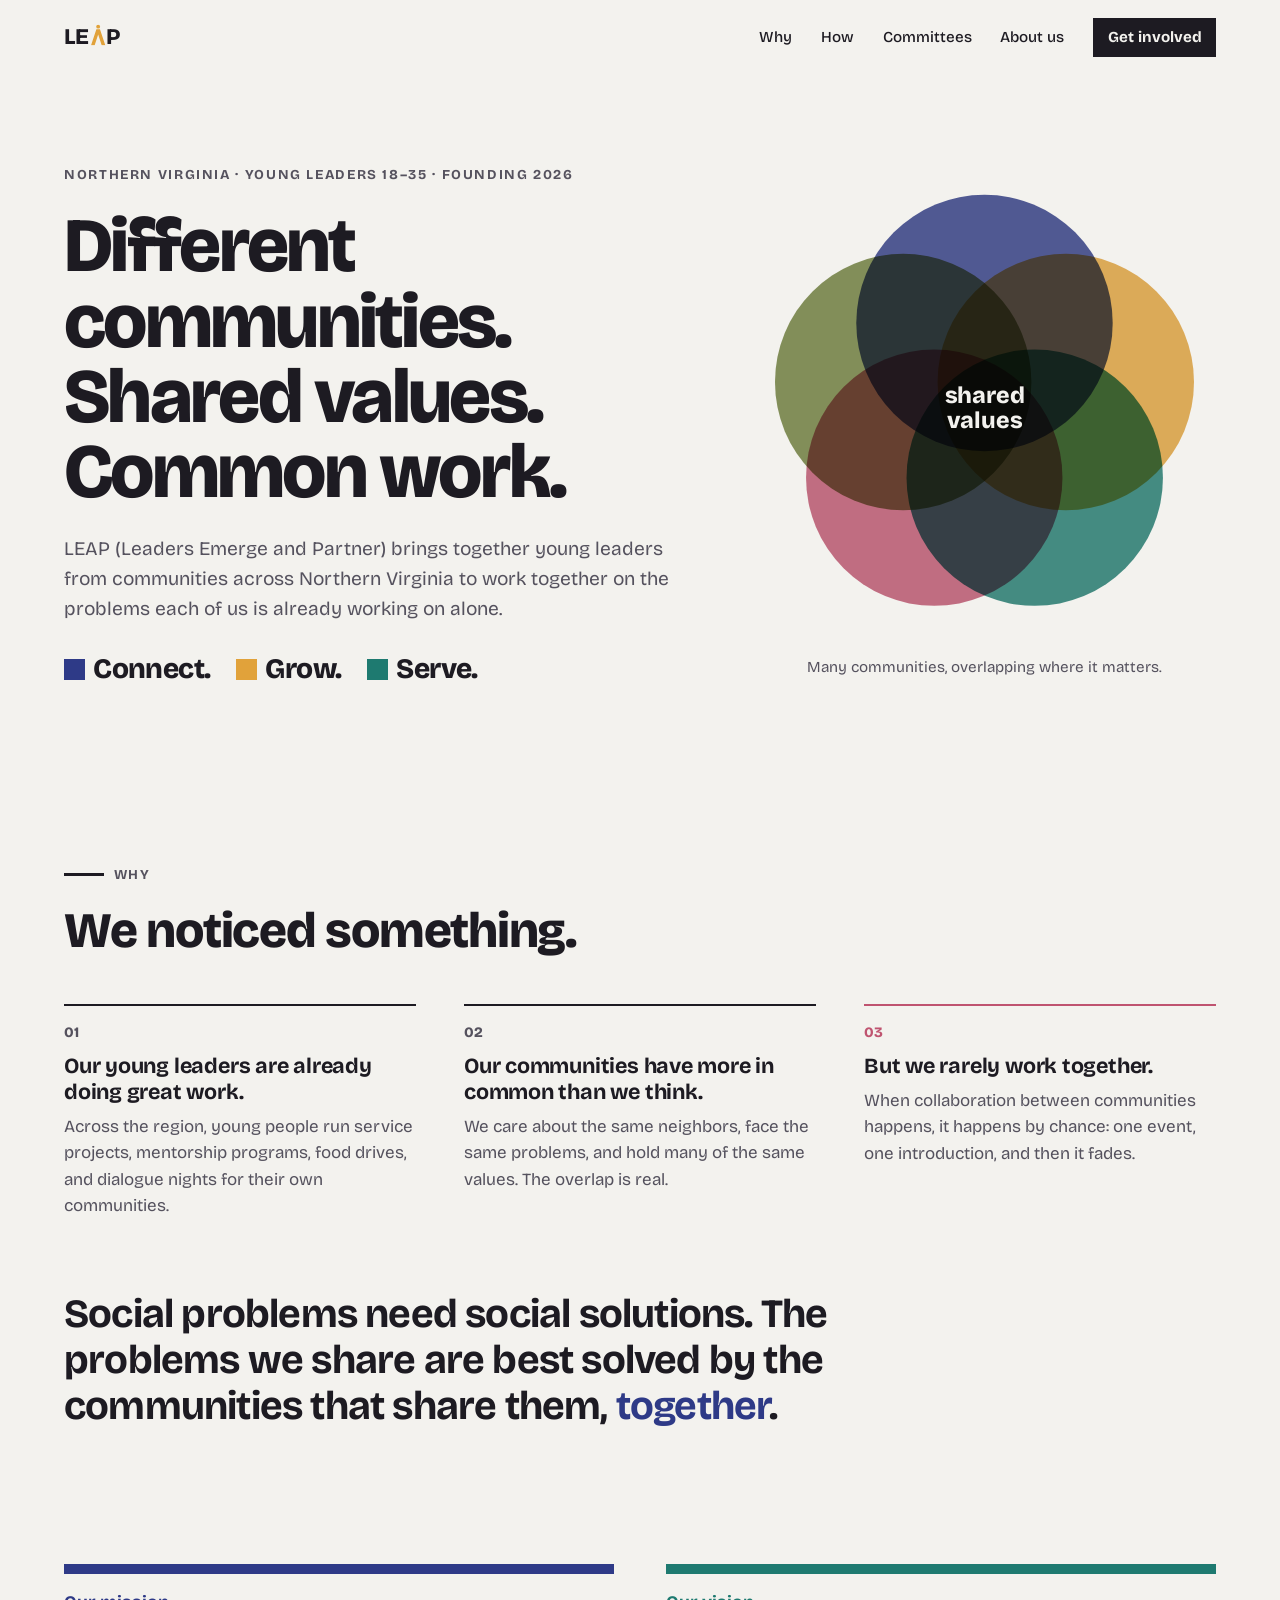
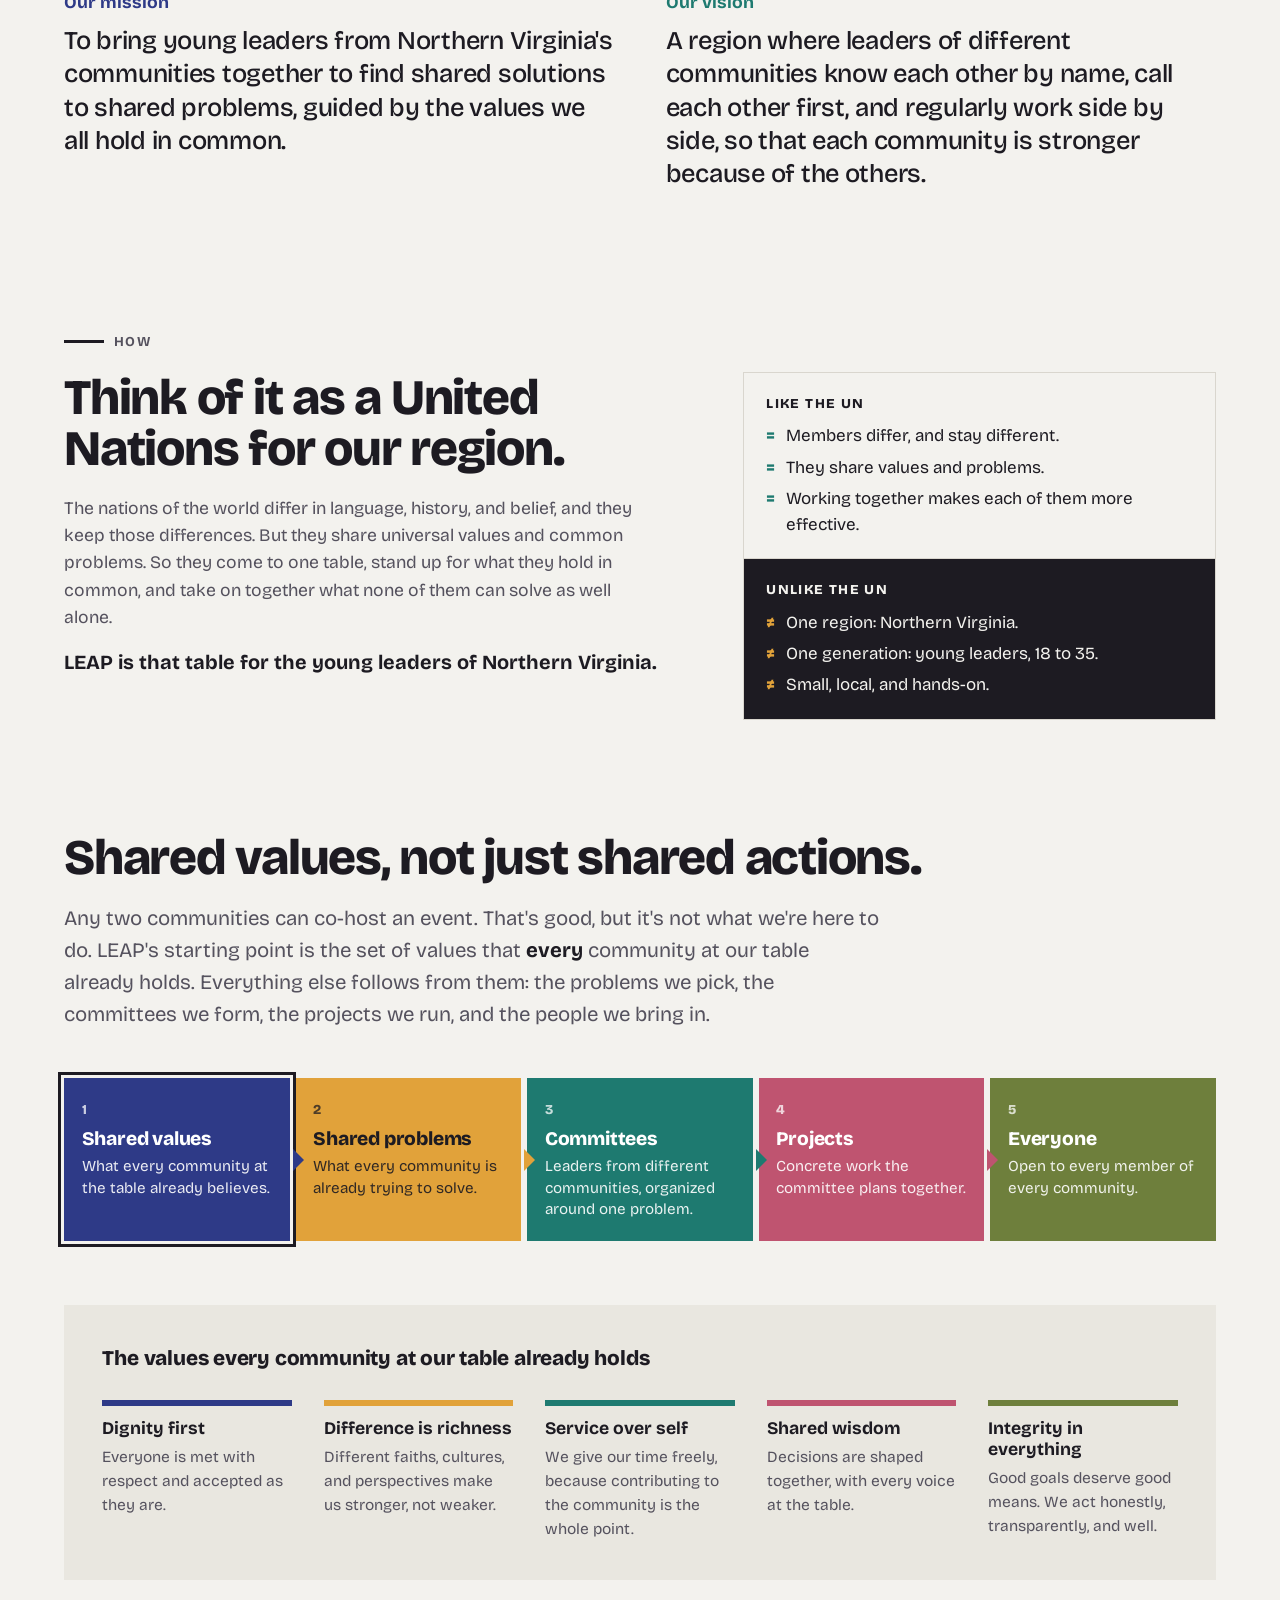
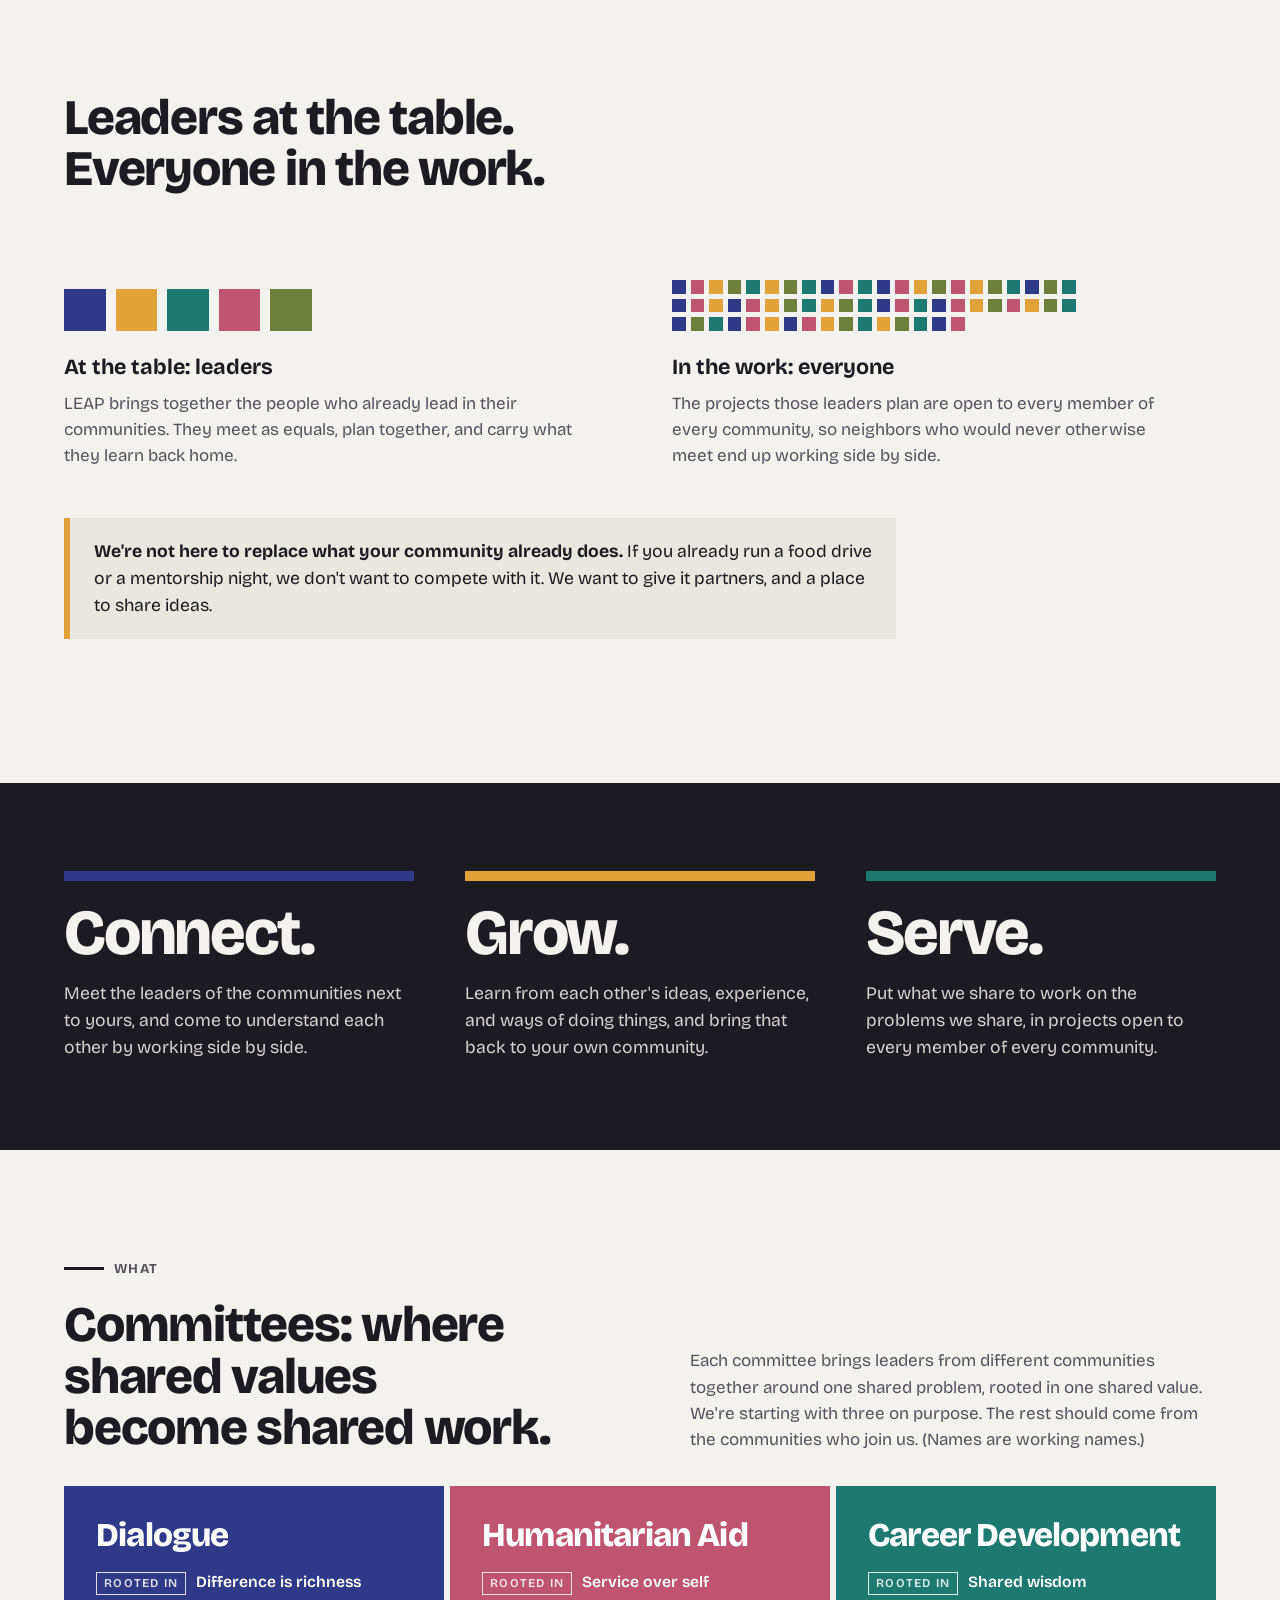
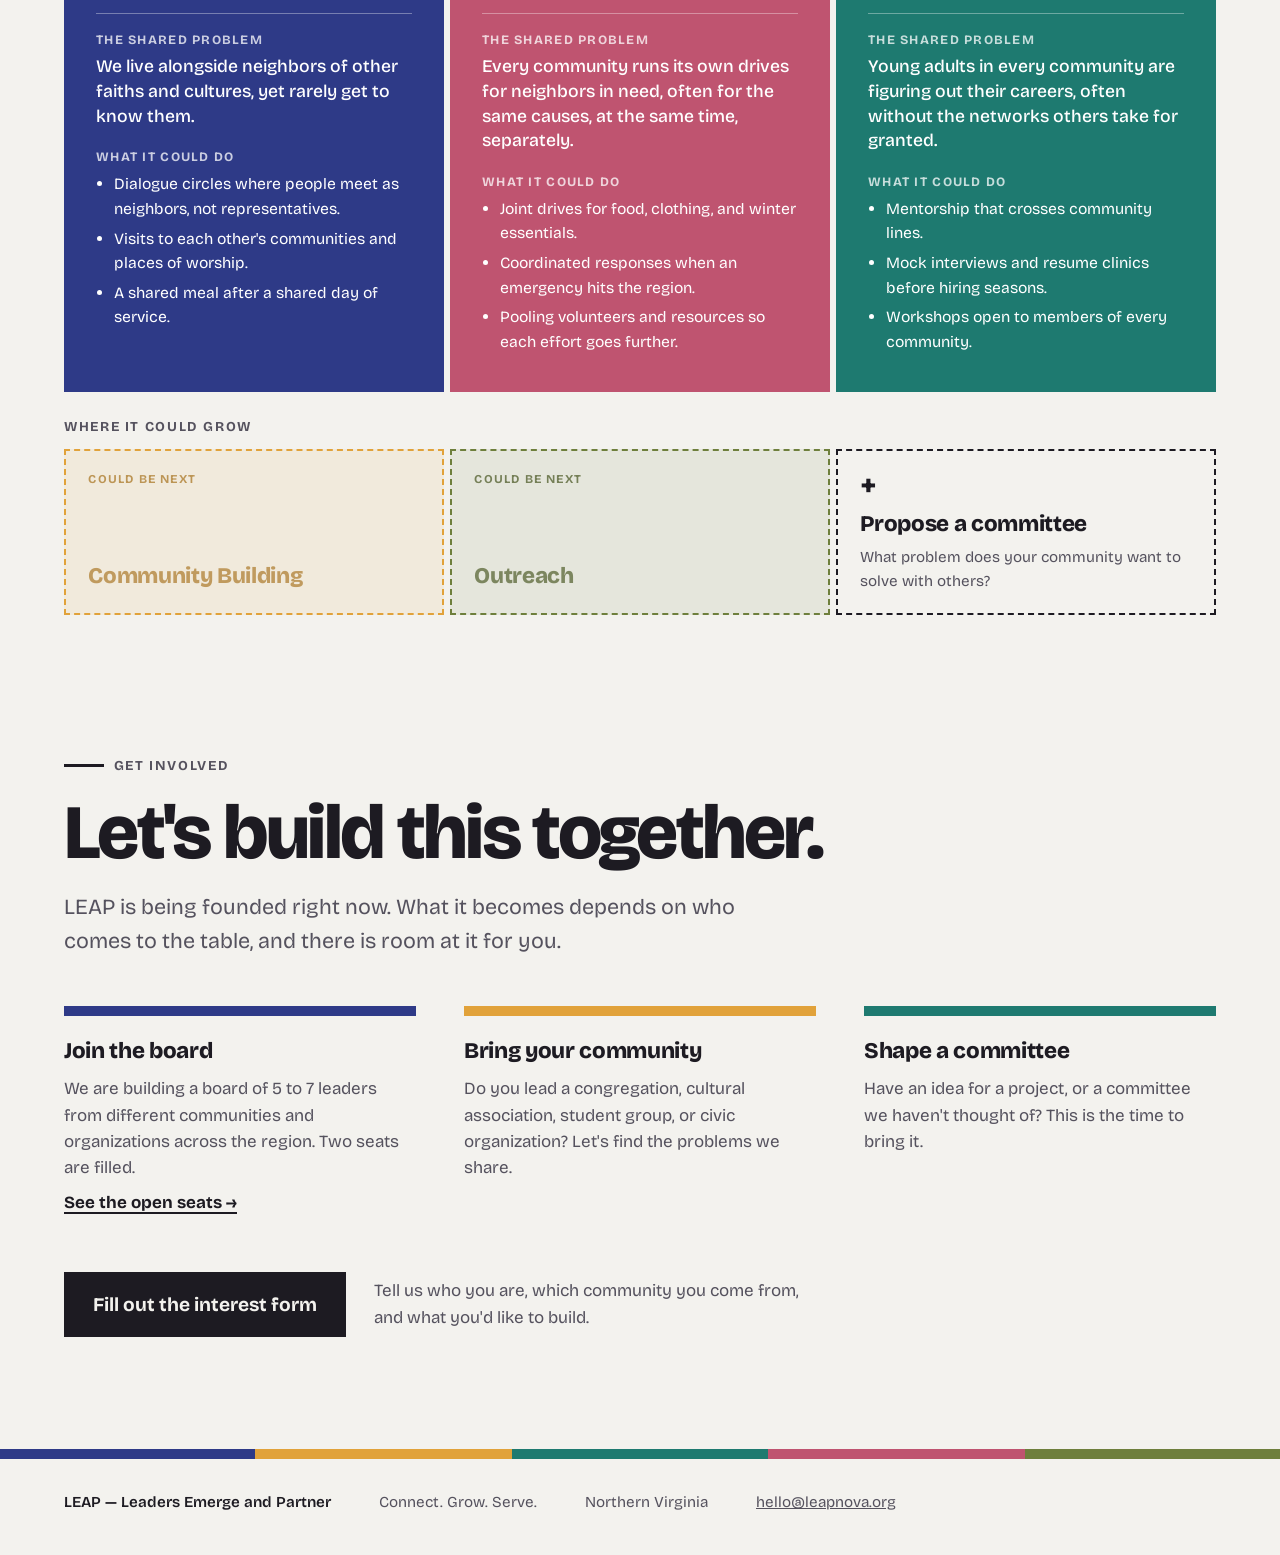
==== index.html @ 8b53e054 "Rework site narrative around shared values and add About page" ====
<!doctype html>
<html lang="en">
<head>
<meta charset="utf-8">
<meta name="viewport" content="width=device-width, initial-scale=1">
<title>LEAP — Leaders Emerge and Partner</title>
<meta name="description" content="LEAP brings young leaders from Northern Virginia's communities together to find shared solutions to shared problems, guided by the values we all hold in common.">
<link rel="preconnect" href="https://fonts.googleapis.com">
<link rel="preconnect" href="https://fonts.gstatic.com" crossorigin>
<link href="https://fonts.googleapis.com/css2?family=Bricolage+Grotesque:opsz,wght@12..96,300..800&display=swap" rel="stylesheet">
<link rel="stylesheet" href="styles.css">
</head>
<body>

<header class="top">
  <a class="brand" href="index.html" aria-label="LEAP home">LE<svg viewBox="0 -30 100 130" aria-hidden="true"><circle cx="50" cy="-16" r="12"/><path d="M6 100 L39 0 H61 L94 100 H72 L50 32 L28 100Z"/></svg>P</a>
  <nav aria-label="Main">
    <a href="#why">Why</a>
    <a href="#how">How</a>
    <a href="#committees">Committees</a>
    <a href="about.html">About us</a>
    <a class="nav-cta" href="#join">Get involved</a>
  </nav>
</header>

<main>

<!-- ============ HERO ============ -->
<section class="hero">
  <div class="hero-text">
    <p class="eyebrow">Northern Virginia · Young leaders 18–35 · Founding 2026</p>
    <h1>Different communities. Shared values. Common work.</h1>
    <p class="lede">LEAP (Leaders Emerge and Partner) brings together young leaders from communities across Northern Virginia to work together on the problems each of us is already working on alone.</p>
    <p class="triad-inline" aria-label="Connect. Grow. Serve.">
      <span class="indigo">Connect.</span>
      <span class="saffron">Grow.</span>
      <span class="teal">Serve.</span>
    </p>
  </div>
  <figure class="venn" aria-hidden="true">
    <svg viewBox="-130 -130 260 260">
      <circle class="indigo"  cx="0"      cy="-48"   r="72"/>
      <circle class="saffron" cx="45.65"  cy="-14.83" r="72"/>
      <circle class="teal"    cx="28.21"  cy="38.83" r="72"/>
      <circle class="rose"    cx="-28.21" cy="38.83" r="72"/>
      <circle class="olive"   cx="-45.65" cy="-14.83" r="72"/>
      <text x="0" y="-3">shared</text>
      <text x="0" y="11">values</text>
    </svg>
    <figcaption>Many communities, overlapping where it matters.</figcaption>
  </figure>
</section>

<!-- ============ WHY ============ -->
<section class="section why" id="why">
  <p class="eyebrow">Why</p>
  <h2>We noticed something.</h2>
  <ol class="noticed">
    <li>
      <h3>Our young leaders are already doing great work.</h3>
      <p>Across the region, young people run service projects, mentorship programs, food drives, and dialogue nights for their own communities.</p>
    </li>
    <li>
      <h3>Our communities have more in common than we think.</h3>
      <p>We care about the same neighbors, face the same problems, and hold many of the same values. The overlap is real.</p>
    </li>
    <li>
      <h3>But we rarely work together.</h3>
      <p>When collaboration between communities happens, it happens by chance: one event, one introduction, and then it fades.</p>
    </li>
  </ol>
  <p class="big-statement">Social problems need social solutions. The problems we share are best solved by the communities that share them, <em>together</em>.</p>
</section>

<!-- ============ MISSION / VISION ============ -->
<section class="section mv" id="mission">
  <div class="mv-item indigo">
    <h2>Our mission</h2>
    <p>To bring young leaders from Northern Virginia's communities together to find shared solutions to shared problems, guided by the values we all hold in common.</p>
  </div>
  <div class="mv-item teal">
    <h2>Our vision</h2>
    <p>A region where leaders of different communities know each other by name, call each other first, and regularly work side by side, so that each community is stronger because of the others.</p>
  </div>
</section>

<!-- ============ HOW ============ -->
<section class="section how" id="how">
  <p class="eyebrow">How</p>

  <div class="un">
    <div>
      <h2>Think of it as a United Nations for our region.</h2>
      <p>The nations of the world differ in language, history, and belief, and they keep those differences. But they share universal values and common problems. So they come to one table, stand up for what they hold in common, and take on together what none of them can solve as well alone.</p>
      <p>LEAP is that table for the young leaders of Northern Virginia.</p>
    </div>
    <dl class="un-compare">
      <div>
        <dt>Like the UN</dt>
        <dd>Members differ, and stay different.</dd>
        <dd>They share values and problems.</dd>
        <dd>Working together makes each of them more effective.</dd>
      </div>
      <div>
        <dt>Unlike the UN</dt>
        <dd>One region: Northern Virginia.</dd>
        <dd>One generation: young leaders, 18 to 35.</dd>
        <dd>Small, local, and hands-on.</dd>
      </div>
    </dl>
  </div>

  <div class="principle">
    <h2>Shared values, not just shared actions.</h2>
    <p class="principle-lede">Any two communities can co-host an event. That's good, but it's not what we're here to do. LEAP's starting point is the set of values that <em>every</em> community at our table already holds. Everything else follows from them: the problems we pick, the committees we form, the projects we run, and the people we bring in.</p>
    <ol class="flow" id="flow"></ol>
  </div>

  <div class="values">
    <h3>The values every community at our table already holds</h3>
    <ul class="values-list" id="values-list"></ul>
  </div>

  <div class="leaders">
    <h2>Leaders at the table. Everyone in the work.</h2>
    <div class="leaders-grid">
      <div class="leaders-col">
        <div class="dots dots-leaders" id="dots-leaders" aria-hidden="true"></div>
        <h3>At the table: leaders</h3>
        <p>LEAP brings together the people who already lead in their communities. They meet as equals, plan together, and carry what they learn back home.</p>
      </div>
      <div class="leaders-col">
        <div class="dots dots-everyone" id="dots-everyone" aria-hidden="true"></div>
        <h3>In the work: everyone</h3>
        <p>The projects those leaders plan are open to every member of every community, so neighbors who would never otherwise meet end up working side by side.</p>
      </div>
    </div>
    <p class="not-replace"><strong>We're not here to replace what your community already does.</strong> If you already run a food drive or a mentorship night, we don't want to compete with it. We want to give it partners, and a place to share ideas.</p>
  </div>
</section>

<!-- ============ CONNECT GROW SERVE ============ -->
<section class="triad" aria-label="Connect. Grow. Serve.">
  <ul class="triad-list" id="triad-list"></ul>
</section>

<!-- ============ WHAT ============ -->
<section class="section committees" id="committees">
  <p class="eyebrow">What</p>
  <div class="committees-head">
    <h2>Committees: where shared values become shared work.</h2>
    <p>Each committee brings leaders from different communities together around one shared problem, rooted in one shared value. We're starting with three on purpose. The rest should come from the communities who join us. <span class="muted">(Names are working names.)</span></p>
  </div>
  <div class="committee-grid" id="committee-grid"></div>

  <div class="future">
    <p class="future-label">Where it could grow</p>
    <div class="future-grid" id="future-grid"></div>
  </div>
</section>

<!-- ============ GET INVOLVED ============ -->
<section class="section join" id="join">
  <p class="eyebrow">Get involved</p>
  <h2 class="join-title">Let's build this together.</h2>
  <p class="join-lede">LEAP is being founded right now. What it becomes depends on who comes to the table, and there is room at it for you.</p>
  <ul class="paths" id="paths"></ul>
  <div class="join-cta">
    <a class="button button-big" data-interest href="#">Fill out the interest form</a>
    <p class="muted">Tell us who you are, which community you come from, and what you'd like to build.</p>
  </div>
</section>

</main>

<footer>
  <p>LEAP — Leaders Emerge and Partner</p>
  <p>Connect. Grow. Serve.</p>
  <p>Northern Virginia</p>
  <a data-email href="mailto:hello@leapnova.org">hello@leapnova.org</a>
</footer>

<script src="shared/content.js"></script>
<script src="app.js"></script>
<script src="shared/dev-click.js"></script>
</body>
</html>
---- styles.css ----
:root {
  --paper: #f3f2ee;
  --paper-2: #e9e7e0;
  --ink: #1d1b22;
  --ink-soft: #55525e;
  --line: #d9d6ce;

  --indigo: #2e3a87;
  --saffron: #e1a23a;
  --teal: #1e7a70;
  --rose: #bf5470;
  --olive: #6e7f3c;

  --font: "Bricolage Grotesque", system-ui, sans-serif;
  --gutter: clamp(1.25rem, 5vw, 5rem);
  --max: 76rem;
  --wrap: calc(var(--max) + 2 * var(--gutter));
}

* { box-sizing: border-box; }
html { scroll-behavior: smooth; }
body {
  margin: 0;
  background: var(--paper);
  color: var(--ink);
  font-family: var(--font);
  font-size: 1.0625rem;
  line-height: 1.55;
  -webkit-font-smoothing: antialiased;
}
h1, h2, h3, h4, p, ul, ol, dl, dd, figure { margin: 0; }
ul, ol { padding: 0; list-style: none; }
a { color: inherit; }
a:focus-visible, button:focus-visible { outline: 3px solid var(--indigo); outline-offset: 3px; }
em { font-style: normal; color: var(--indigo); }
.muted { color: var(--ink-soft); }

.indigo { --c: var(--indigo); --on: #fff; }
.saffron { --c: var(--saffron); --on: var(--ink); }
.teal { --c: var(--teal); --on: #fff; }
.rose { --c: var(--rose); --on: #fff; }
.olive { --c: var(--olive); --on: #fff; }

/* ---------- shared section shell ---------- */
.section, .hero, .top {
  max-width: var(--wrap); margin: 0 auto;
  padding-left: var(--gutter); padding-right: var(--gutter);
}
.section { padding-top: clamp(3.5rem, 8vw, 7rem); padding-bottom: clamp(1rem, 3vw, 2rem); }
.section h2 {
  font-weight: 800; font-size: clamp(2rem, 4vw, 3.1rem);
  letter-spacing: -0.025em; line-height: 1.04; text-wrap: balance;
  max-width: 18em;
}
.eyebrow {
  display: inline-flex; align-items: center; gap: 0.6rem;
  font-weight: 700; font-size: 0.85rem; letter-spacing: 0.12em; text-transform: uppercase;
  color: var(--ink-soft); margin-bottom: 1.25rem;
}
.section > .eyebrow::before { content: ""; width: 2.5rem; height: 3px; background: var(--ink); }

/* ---------- header ---------- */
.top {
  display: flex; justify-content: space-between; align-items: center; gap: 1rem;
  padding-top: 1.1rem; padding-bottom: 1.1rem;
}
.brand { display: inline-flex; align-items: baseline; text-decoration: none; font-weight: 800; font-size: 1.4rem; letter-spacing: 0.02em; }
.brand svg { height: 0.95em; width: auto; fill: var(--saffron); transform: translateY(0.06em); }
.top nav { display: flex; align-items: center; flex-wrap: wrap; justify-content: flex-end; gap: 0.4rem clamp(0.9rem, 2.5vw, 1.8rem); }
.top nav a { text-decoration: none; font-weight: 500; font-size: 0.95rem; }
.top nav a:hover, .top nav a[aria-current] { text-decoration: underline; text-underline-offset: 0.3em; text-decoration-thickness: 2px; }
.top nav .nav-cta { background: var(--ink); color: var(--paper); padding: 0.5rem 0.9rem; font-weight: 700; }
.top nav .nav-cta:hover { background: var(--indigo); text-decoration: none; }
@media (max-width: 44rem) {
  .top { align-items: flex-start; }
  .top nav a:not(.nav-cta):not([href="about.html"]) { display: none; }
}

/* ---------- hero ---------- */
.hero {
  padding-top: clamp(2.5rem, 7vw, 6rem); padding-bottom: clamp(2rem, 5vw, 4rem);
  display: grid; grid-template-columns: minmax(0, 1.35fr) minmax(0, 1fr);
  gap: clamp(2rem, 5vw, 5rem); align-items: center;
}
.hero-text { display: grid; gap: 1.5rem; }
.hero .eyebrow { margin-bottom: 0; }
.hero h1 {
  font-weight: 800;
  font-size: clamp(2.6rem, 6vw, 5.2rem);
  line-height: 0.98; letter-spacing: -0.035em; text-wrap: balance;
}
.lede { font-size: clamp(1.1rem, 1.5vw, 1.3rem); max-width: 34em; color: var(--ink-soft); }
.triad-inline { display: flex; flex-wrap: wrap; gap: 0.5rem 1.6rem; font-weight: 800; font-size: clamp(1.3rem, 2.2vw, 1.8rem); letter-spacing: -0.02em; }
.triad-inline span { display: inline-flex; align-items: center; gap: 0.5rem; }
.triad-inline span::before { content: ""; width: 0.75em; height: 0.75em; background: var(--c); }

.venn svg { width: 100%; max-width: 30rem; display: block; margin: 0 auto; overflow: visible; }
.venn circle { fill: var(--c); mix-blend-mode: multiply; opacity: 0.82; }
.venn text { fill: var(--paper); font-family: var(--font); font-weight: 800; font-size: 13px; text-anchor: middle; letter-spacing: -0.01em; }
.venn figcaption, .round-table figcaption { text-align: center; color: var(--ink-soft); font-size: 0.95rem; margin-top: 1rem; }
@media (max-width: 52rem) {
  .hero { grid-template-columns: 1fr; }
  .venn svg, .round-table svg { max-width: 18rem; }
}

/* ---------- why ---------- */
.noticed {
  display: grid; grid-template-columns: repeat(3, minmax(0, 1fr)); gap: 2rem 3rem;
  margin-top: clamp(2rem, 4vw, 3rem); counter-reset: n;
}
.noticed li { counter-increment: n; border-top: 2px solid var(--ink); padding-top: 1rem; }
.noticed li::before { content: "0" counter(n); display: block; font-weight: 800; color: var(--ink-soft); font-size: 0.9rem; margin-bottom: 0.6rem; }
.noticed li:last-child { border-color: var(--rose); }
.noticed li:last-child::before { color: var(--rose); }
.noticed h3 { font-weight: 700; font-size: 1.35rem; line-height: 1.2; letter-spacing: -0.01em; margin-bottom: 0.5rem; }
.noticed p { color: var(--ink-soft); }
@media (max-width: 52rem) { .noticed { grid-template-columns: 1fr; } }

.big-statement {
  margin-top: clamp(2.5rem, 6vw, 4.5rem);
  font-weight: 700; font-size: clamp(1.6rem, 3.2vw, 2.5rem); line-height: 1.15; letter-spacing: -0.02em;
  max-width: 24em; text-wrap: balance;
}

/* ---------- mission / vision ---------- */
.mv { display: grid; grid-template-columns: repeat(auto-fit, minmax(18rem, 1fr)); gap: clamp(1.5rem, 4vw, 4rem); }
.mv-item { border-top: 10px solid var(--c); padding-top: 1.25rem; }
.section .mv-item h2 { font-weight: 700; font-size: 1.1rem; letter-spacing: 0; color: var(--c); margin-bottom: 0.75rem; }
.mv-item p { font-size: clamp(1.25rem, 2vw, 1.6rem); line-height: 1.3; font-weight: 500; letter-spacing: -0.01em; max-width: 24em; }

/* ---------- how: UN ---------- */
.un { display: grid; grid-template-columns: minmax(0, 1.3fr) minmax(0, 1fr); gap: 2rem clamp(2rem, 5vw, 5rem); align-items: start; }
.un h2 { margin-bottom: 1.25rem; }
.un p { max-width: 34em; color: var(--ink-soft); font-size: 1.1rem; }
.un p + p { margin-top: 1rem; color: var(--ink); font-weight: 700; font-size: 1.25rem; }
.un-compare { display: grid; gap: 1px; background: var(--line); border: 1px solid var(--line); }
.un-compare > div { background: var(--paper); padding: 1.25rem 1.4rem; }
.un-compare > div:last-child { background: var(--ink); color: var(--paper); }
.un-compare dt { font-weight: 800; font-size: 0.85rem; letter-spacing: 0.1em; text-transform: uppercase; margin-bottom: 0.6rem; }
.un-compare dd { padding-left: 1.2rem; position: relative; margin-top: 0.3rem; }
.un-compare dd::before { content: "="; position: absolute; left: 0; font-weight: 800; color: var(--teal); }
.un-compare > div:last-child dd::before { content: "≠"; color: var(--saffron); }
@media (max-width: 52rem) { .un { grid-template-columns: 1fr; } }

/* ---------- how: shared values, not shared actions ---------- */
.principle { margin-top: clamp(4rem, 9vw, 7rem); }
.principle-lede { margin-top: 1.25rem; font-size: clamp(1.1rem, 1.6vw, 1.3rem); max-width: 40em; color: var(--ink-soft); }
.principle-lede em { color: var(--ink); font-weight: 700; }

.flow { display: grid; grid-template-columns: repeat(5, minmax(0, 1fr)); gap: 6px; margin-top: clamp(2rem, 4vw, 3rem); }
.flow li { background: var(--c); color: var(--on); padding: 1.1rem 1.1rem 1.3rem; position: relative; }
.flow li:not(:last-child)::after {
  content: ""; position: absolute; z-index: 1; right: -14px; top: 50%; translate: 0 -50%;
  border: 11px solid transparent; border-left-color: var(--c); border-right: 0;
}
.flow .step { font-weight: 800; font-size: 0.85rem; opacity: 0.75; }
.flow h4 { font-weight: 800; font-size: 1.2rem; line-height: 1.15; margin: 0.35rem 0 0.4rem; letter-spacing: -0.01em; }
.flow p { font-size: 0.95rem; line-height: 1.4; opacity: 0.9; }
.flow li:first-child { outline: 3px solid var(--ink); outline-offset: 3px; }
@media (max-width: 52rem) {
  .flow { grid-template-columns: 1fr; gap: 14px; }
  .flow li:not(:last-child)::after { right: auto; left: 1.5rem; top: auto; bottom: -11px; translate: 0 0; border: 11px solid transparent; border-top-color: var(--c); border-bottom: 0; }
}

.values { margin-top: clamp(2.5rem, 5vw, 4rem); padding: clamp(1.5rem, 3vw, 2.5rem); background: var(--paper-2); }
.values h3 { font-weight: 800; font-size: 1.3rem; letter-spacing: -0.01em; margin-bottom: 1.5rem; }
.values-list { display: grid; grid-template-columns: repeat(5, minmax(0, 1fr)); gap: 1.5rem 2rem; }
.values-list li { border-top: 6px solid var(--c); padding-top: 0.8rem; }
.values-list h4 { font-weight: 700; font-size: 1.1rem; line-height: 1.2; margin-bottom: 0.35rem; }
.values-list p { color: var(--ink-soft); font-size: 0.97rem; }
@media (max-width: 64rem) { .values-list { grid-template-columns: repeat(auto-fit, minmax(13rem, 1fr)); } }

/* ---------- how: leaders / everyone ---------- */
.leaders { margin-top: clamp(4rem, 9vw, 7rem); }
.leaders-grid { display: grid; grid-template-columns: repeat(2, minmax(0, 1fr)); gap: 2rem clamp(2rem, 5vw, 5rem); margin-top: clamp(2rem, 4vw, 3rem); }
.leaders-col h3 { font-weight: 700; font-size: 1.35rem; margin: 1.25rem 0 0.4rem; }
.leaders-col p { color: var(--ink-soft); max-width: 30em; }
.dots { display: flex; flex-wrap: wrap; align-items: flex-end; min-height: 5.5rem; align-content: flex-end; }
.dots span { background: var(--c); }
.dots-leaders { gap: 10px; }
.dots-leaders span { width: 2.6rem; height: 2.6rem; }
.dots-everyone { gap: 5px; max-width: 26rem; }
.dots-everyone span { width: 0.85rem; height: 0.85rem; }
.not-replace {
  margin-top: clamp(2rem, 4vw, 3rem); padding: 1.25rem 1.5rem; border-left: 6px solid var(--saffron);
  background: var(--paper-2); max-width: 52rem; font-size: 1.1rem;
}
@media (max-width: 44rem) { .leaders-grid { grid-template-columns: 1fr; } }

/* ---------- connect / grow / serve band ---------- */
.triad { background: var(--ink); color: var(--paper); margin-top: clamp(4rem, 9vw, 7rem); }
.triad-list {
  max-width: var(--wrap); margin: 0 auto; padding: clamp(3rem, 7vw, 5.5rem) var(--gutter);
  display: grid; grid-template-columns: repeat(3, minmax(0, 1fr)); gap: 2.5rem clamp(2rem, 4vw, 4rem);
}
.triad-list li { border-top: 10px solid var(--c); padding-top: 1.25rem; }
.triad-list h2 { font-weight: 800; font-size: clamp(2.4rem, 5vw, 4rem); letter-spacing: -0.035em; line-height: 1; margin-bottom: 0.9rem; }
.triad-list p { font-size: 1.1rem; opacity: 0.85; max-width: 22em; }
@media (max-width: 48rem) { .triad-list { grid-template-columns: 1fr; } }

/* ---------- committees ---------- */
.committees-head { display: grid; grid-template-columns: minmax(0, 1.1fr) minmax(0, 1fr); gap: 1rem 3rem; align-items: end; margin-bottom: 2rem; }
.committees-head p { max-width: 32em; color: var(--ink-soft); }
@media (max-width: 52rem) { .committees-head { grid-template-columns: 1fr; } }

.committee-grid { display: grid; grid-template-columns: repeat(3, minmax(0, 1fr)); gap: 6px; }
.committee {
  background: var(--c); color: var(--on);
  padding: clamp(1.4rem, 2.5vw, 2rem); display: grid; gap: 1.1rem; align-content: start;
}
.committee h3 { font-weight: 800; font-size: clamp(1.6rem, 2.6vw, 2.2rem); line-height: 1.05; letter-spacing: -0.025em; }
.committee .rooted { font-weight: 600; font-size: 0.98rem; }
.committee .rooted span { display: inline-block; font-size: 0.75rem; letter-spacing: 0.1em; text-transform: uppercase; border: 1px solid currentColor; padding: 0.1rem 0.45rem; margin-right: 0.35rem; opacity: 0.85; }
.committee h4 { font-size: 0.8rem; letter-spacing: 0.1em; text-transform: uppercase; font-weight: 700; opacity: 0.75; margin-bottom: 0.35rem; }
.committee .problem { padding-top: 1rem; border-top: 1px solid rgba(255, 255, 255, 0.35); }
.committee .problem p { font-size: 1.1rem; font-weight: 500; line-height: 1.4; }
.committee ul { padding-left: 1.1rem; list-style: disc; }
.committee li { margin-bottom: 0.35rem; font-size: 0.98rem; }
@media (max-width: 60rem) { .committee-grid { grid-template-columns: 1fr; } }

.future { margin-top: 1.5rem; }
.future-label { font-weight: 700; font-size: 0.85rem; letter-spacing: 0.12em; text-transform: uppercase; color: var(--ink-soft); margin-bottom: 0.75rem; }
.future-grid { display: grid; grid-template-columns: repeat(3, minmax(0, 1fr)); gap: 6px; }
.future-tile {
  min-height: 8rem; padding: 1.2rem 1.4rem; display: flex; flex-direction: column; justify-content: flex-end; gap: 0.3rem;
  border: 2px dashed var(--c);
  background: color-mix(in srgb, var(--c) 10%, transparent);
  color: color-mix(in srgb, var(--c) 75%, var(--ink));
}
.future-tile h3 { font-weight: 800; font-size: 1.4rem; letter-spacing: -0.015em; opacity: 0.75; }
.future-tile .tag { font-size: 0.75rem; font-weight: 700; letter-spacing: 0.1em; text-transform: uppercase; opacity: 0.8; margin-bottom: auto; }
.future-tile.propose { --c: var(--ink); text-decoration: none; background: transparent; color: var(--ink); transition: background 0.2s; }
.future-tile.propose:hover { background: var(--paper-2); }
.future-tile.propose h3 { opacity: 1; }
.future-tile.propose p { color: var(--ink-soft); font-size: 0.95rem; }
.future-tile .plus, .seat-card .plus { font-weight: 800; font-size: 2rem; line-height: 1; margin-bottom: auto; }
@media (max-width: 52rem) { .future-grid { grid-template-columns: 1fr; } }

/* ---------- get involved ---------- */
.join { padding-bottom: clamp(4rem, 9vw, 7rem); }
.section .join-title { font-size: clamp(2.6rem, 6vw, 5rem); line-height: 0.98; letter-spacing: -0.035em; }
.join-lede { margin-top: 1.25rem; font-size: clamp(1.15rem, 1.7vw, 1.35rem); max-width: 34em; color: var(--ink-soft); }
.paths { display: grid; grid-template-columns: repeat(3, minmax(0, 1fr)); gap: 2rem 3rem; margin-top: clamp(2rem, 4vw, 3rem); }
.paths li { border-top: 10px solid var(--c); padding-top: 1.1rem; display: grid; gap: 0.5rem; align-content: start; }
.paths h3 { font-weight: 800; font-size: 1.4rem; letter-spacing: -0.015em; }
.paths p { color: var(--ink-soft); }
.path-link { font-weight: 700; text-underline-offset: 0.25em; text-decoration-thickness: 2px; }
@media (max-width: 52rem) { .paths { grid-template-columns: 1fr; } }

.join-cta { margin-top: clamp(2.5rem, 5vw, 3.5rem); display: flex; flex-wrap: wrap; align-items: center; gap: 1rem 1.75rem; }
.join-cta .muted { max-width: 26em; }
.button {
  display: inline-block; background: var(--ink); color: var(--paper); text-decoration: none;
  font-weight: 700; padding: 0.9rem 1.4rem; transition: background 0.2s;
}
.button:hover { background: var(--indigo); }
.button-big { font-size: 1.2rem; padding: 1.1rem 1.8rem; }

/* ---------- about: round table ---------- */
.round-table svg { width: 100%; max-width: 26rem; display: block; margin: 0 auto; overflow: visible; }
.table-top { fill: var(--paper-2); stroke: var(--ink); stroke-width: 2; }
.table-label { fill: var(--ink); font-family: var(--font); font-weight: 800; font-size: 24px; text-anchor: middle; letter-spacing: 0.04em; }
.seat.filled { fill: var(--c); }
.seat.open { fill: none; stroke: var(--ink-soft); stroke-width: 2; stroke-dasharray: 5 4; }
.seat-plus { fill: var(--ink-soft); font-family: var(--font); font-weight: 700; font-size: 22px; text-anchor: middle; }
.round-table figcaption { display: flex; justify-content: center; align-items: center; gap: 0.45rem; }
.key { width: 0.9rem; height: 0.9rem; border-radius: 50%; display: inline-block; }
.key-filled { background: var(--indigo); }
.key-open { border: 2px dashed var(--ink-soft); margin-left: 0.8rem; }

/* ---------- about: seats ---------- */
.board-head { display: grid; grid-template-columns: minmax(0, 1fr) minmax(0, 1.4fr); gap: 1rem 3rem; align-items: end; margin-bottom: 2rem; }
.board-head p { color: var(--ink-soft); max-width: 34em; font-size: 1.1rem; }
.board-head strong { color: var(--ink); }
@media (max-width: 52rem) { .board-head { grid-template-columns: 1fr; } }

.seats { display: grid; grid-template-columns: repeat(auto-fill, minmax(15rem, 1fr)); gap: 6px; }
.seat-card { padding: 1.4rem; display: grid; gap: 0.35rem; align-content: start; min-height: 20rem; }
.seat-card .photo {
  aspect-ratio: 1; width: 100%; max-width: 9rem; margin-bottom: 0.9rem;
  display: grid; place-items: center; overflow: hidden;
}
.seat-card .photo img { width: 100%; height: 100%; object-fit: cover; }
.seat-card h3 { font-weight: 800; font-size: 1.3rem; letter-spacing: -0.015em; line-height: 1.15; }
.seat-card .role { font-weight: 600; font-size: 0.95rem; }
.seat-card .community { font-size: 0.95rem; color: var(--ink-soft); }
.seat-card .bio { margin-top: 0.6rem; font-size: 0.97rem; color: var(--ink-soft); }

.seat-card.filled { background: var(--paper-2); border-top: 10px solid var(--c); }
.seat-card.filled .photo { background: var(--c); color: var(--on); }
.seat-card.filled .photo svg { width: 60%; fill: currentColor; opacity: 0.85; }
.seat-card.filled .initials { font-weight: 800; font-size: 2.6rem; }

.seat-card.open { border: 2px dashed var(--line); color: var(--ink-soft); transition: border-color 0.2s, background 0.2s; }
.seat-card.open:hover { border-color: var(--ink-soft); background: var(--paper-2); }
.seat-card.open .photo { border: 2px dashed var(--line); }
.seat-card.open .plus { margin: 0; color: var(--ink-soft); }
.seat-card.open h3 { color: var(--ink); }
.seat-card.open .path-link { margin-top: auto; padding-top: 1rem; color: var(--ink); }
@media (max-width: 36rem) {
  .seats { grid-template-columns: repeat(2, minmax(0, 1fr)); }
  .seat-card.filled { grid-column: 1 / -1; }
  .seat-card.open { min-height: 0; padding: 1rem; }
  .seat-card.open .photo { max-width: 3rem; margin-bottom: 0.5rem; }
  .seat-card.open .plus { font-size: 1.4rem; }
  .seat-card.open h3 { font-size: 1.1rem; }
  .seat-card.open .role { font-size: 0.85rem; }
}

/* ---------- about: who we look for ---------- */
.seek { display: grid; grid-template-columns: repeat(2, minmax(0, 1fr)); gap: 2.5rem clamp(2rem, 5vw, 5rem); }
.section .seek-col h2 { font-size: clamp(1.6rem, 2.8vw, 2.2rem); margin-bottom: 1.25rem; }
.checks li { position: relative; padding: 0.75rem 0 0.75rem 2rem; border-top: 1px solid var(--line); }
.checks li::before { content: ""; position: absolute; left: 0; top: 1.05rem; width: 0.9rem; height: 0.9rem; background: var(--teal); }
.seek-col:last-child .checks li::before { background: var(--indigo); }
@media (max-width: 48rem) { .seek { grid-template-columns: 1fr; } }

/* ---------- footer ---------- */
footer {
  border-top: 10px solid;
  border-image: linear-gradient(90deg, var(--indigo) 0 20%, var(--saffron) 20% 40%, var(--teal) 40% 60%, var(--rose) 60% 80%, var(--olive) 80% 100%) 1;
  padding: 2rem var(--gutter) 2.5rem;
  display: flex; flex-wrap: wrap; gap: 0.5rem 3rem;
  font-size: 0.95rem; color: var(--ink-soft);
}
footer p:first-child { color: var(--ink); font-weight: 600; }

@media (prefers-reduced-motion: reduce) {
  html { scroll-behavior: auto; }
  *, *::before, *::after { transition-duration: 0.01ms !important; }
}
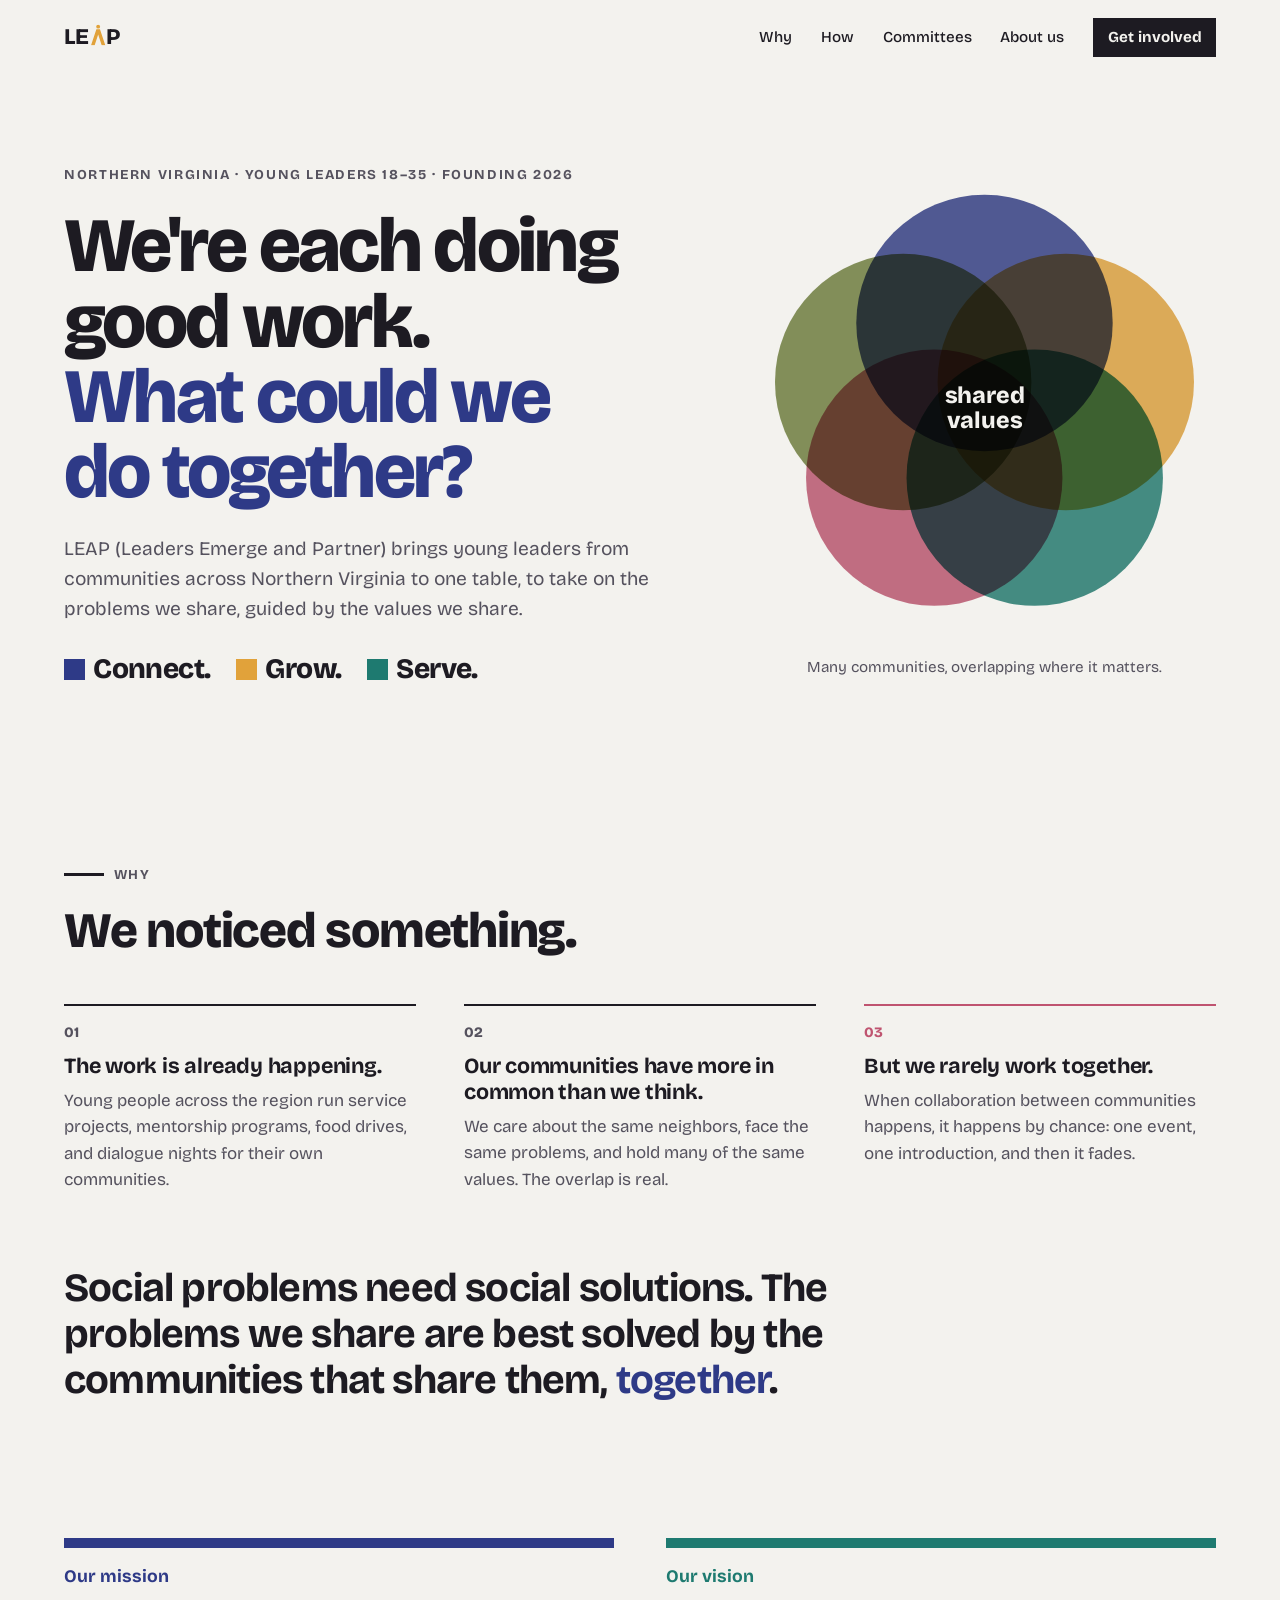
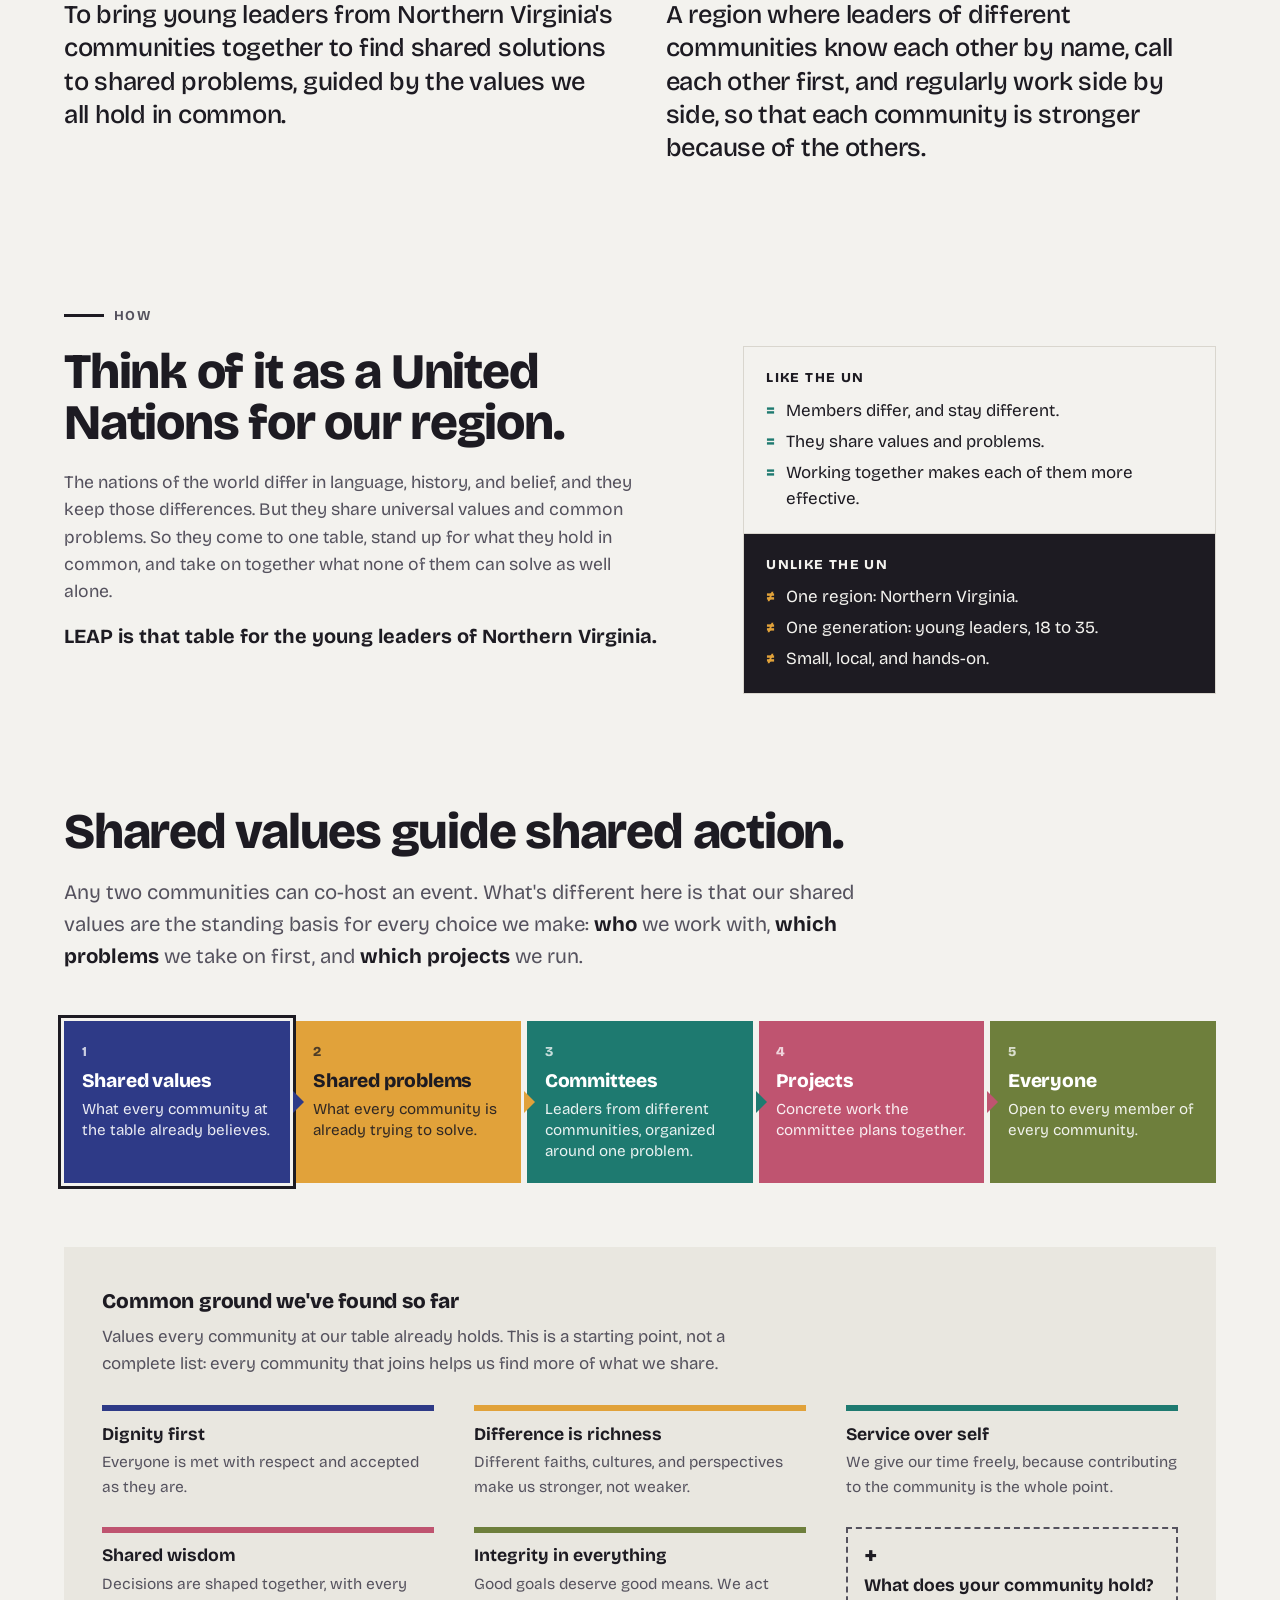
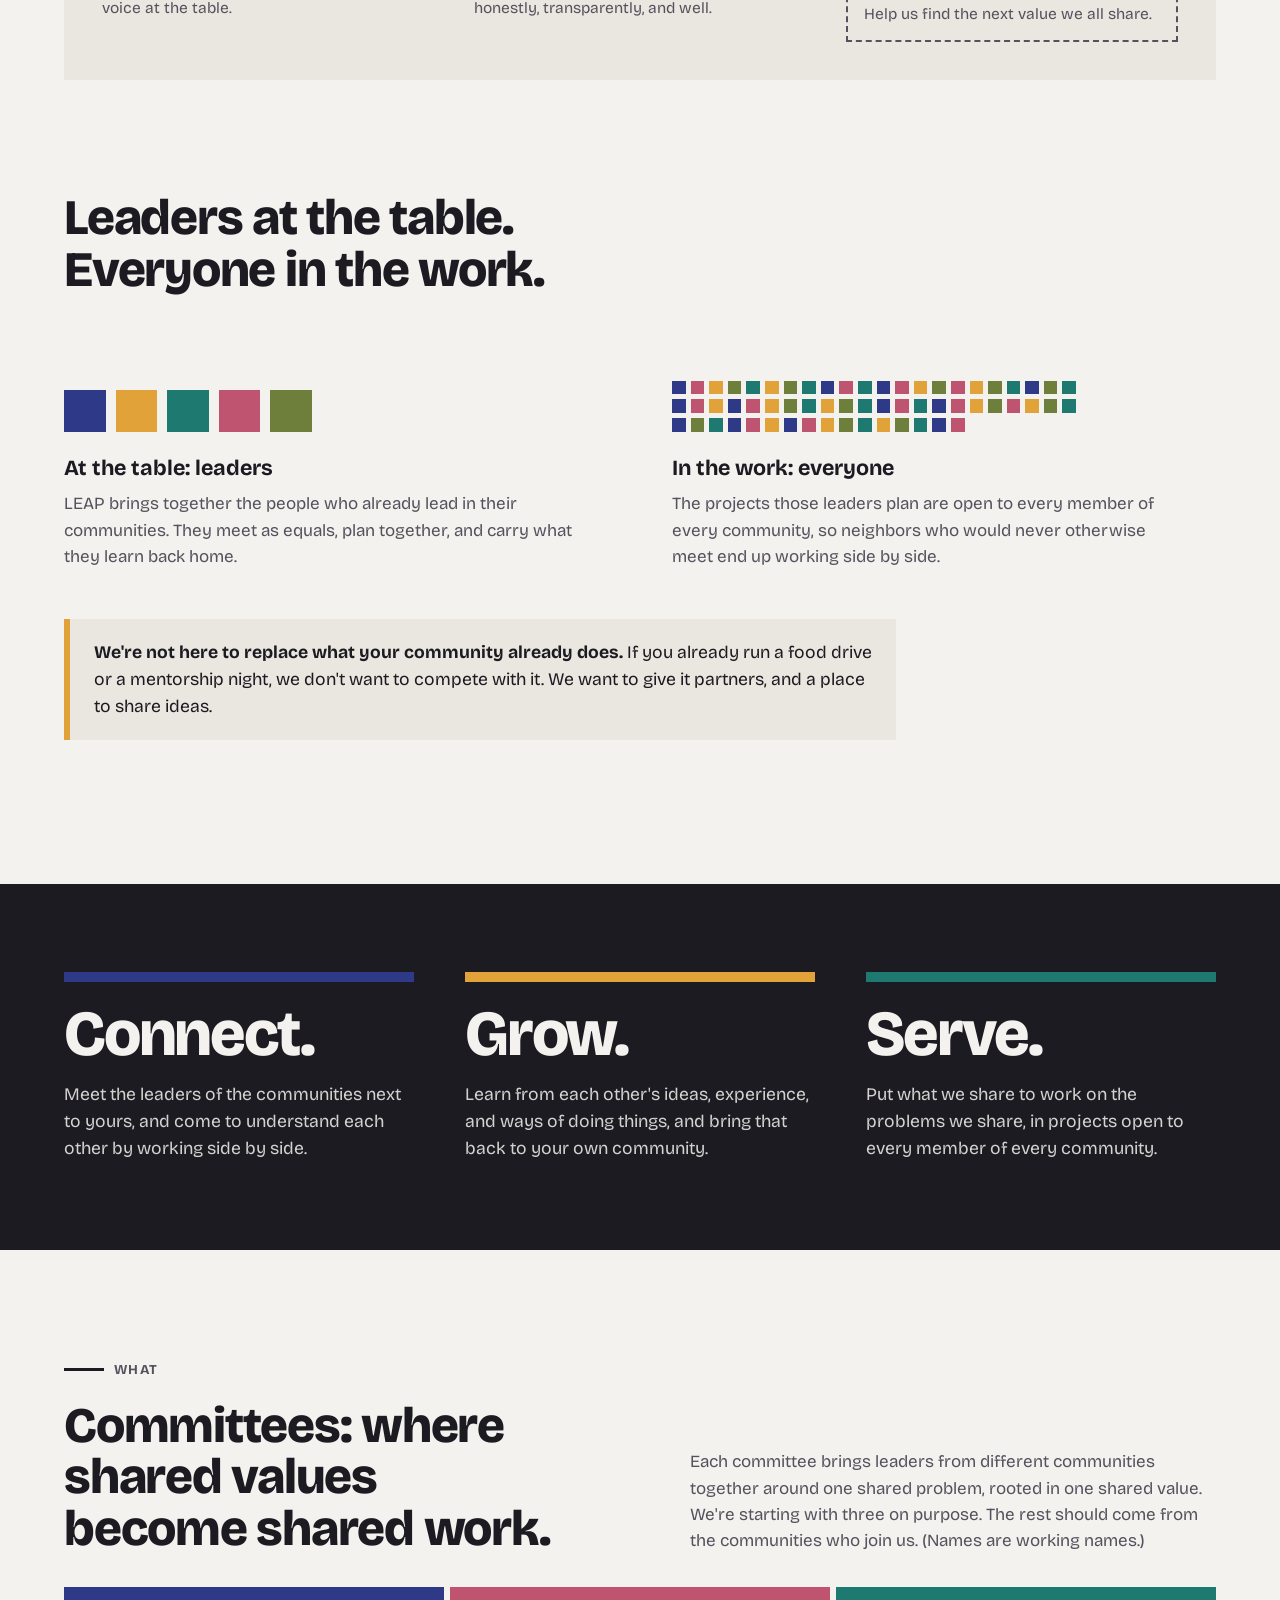
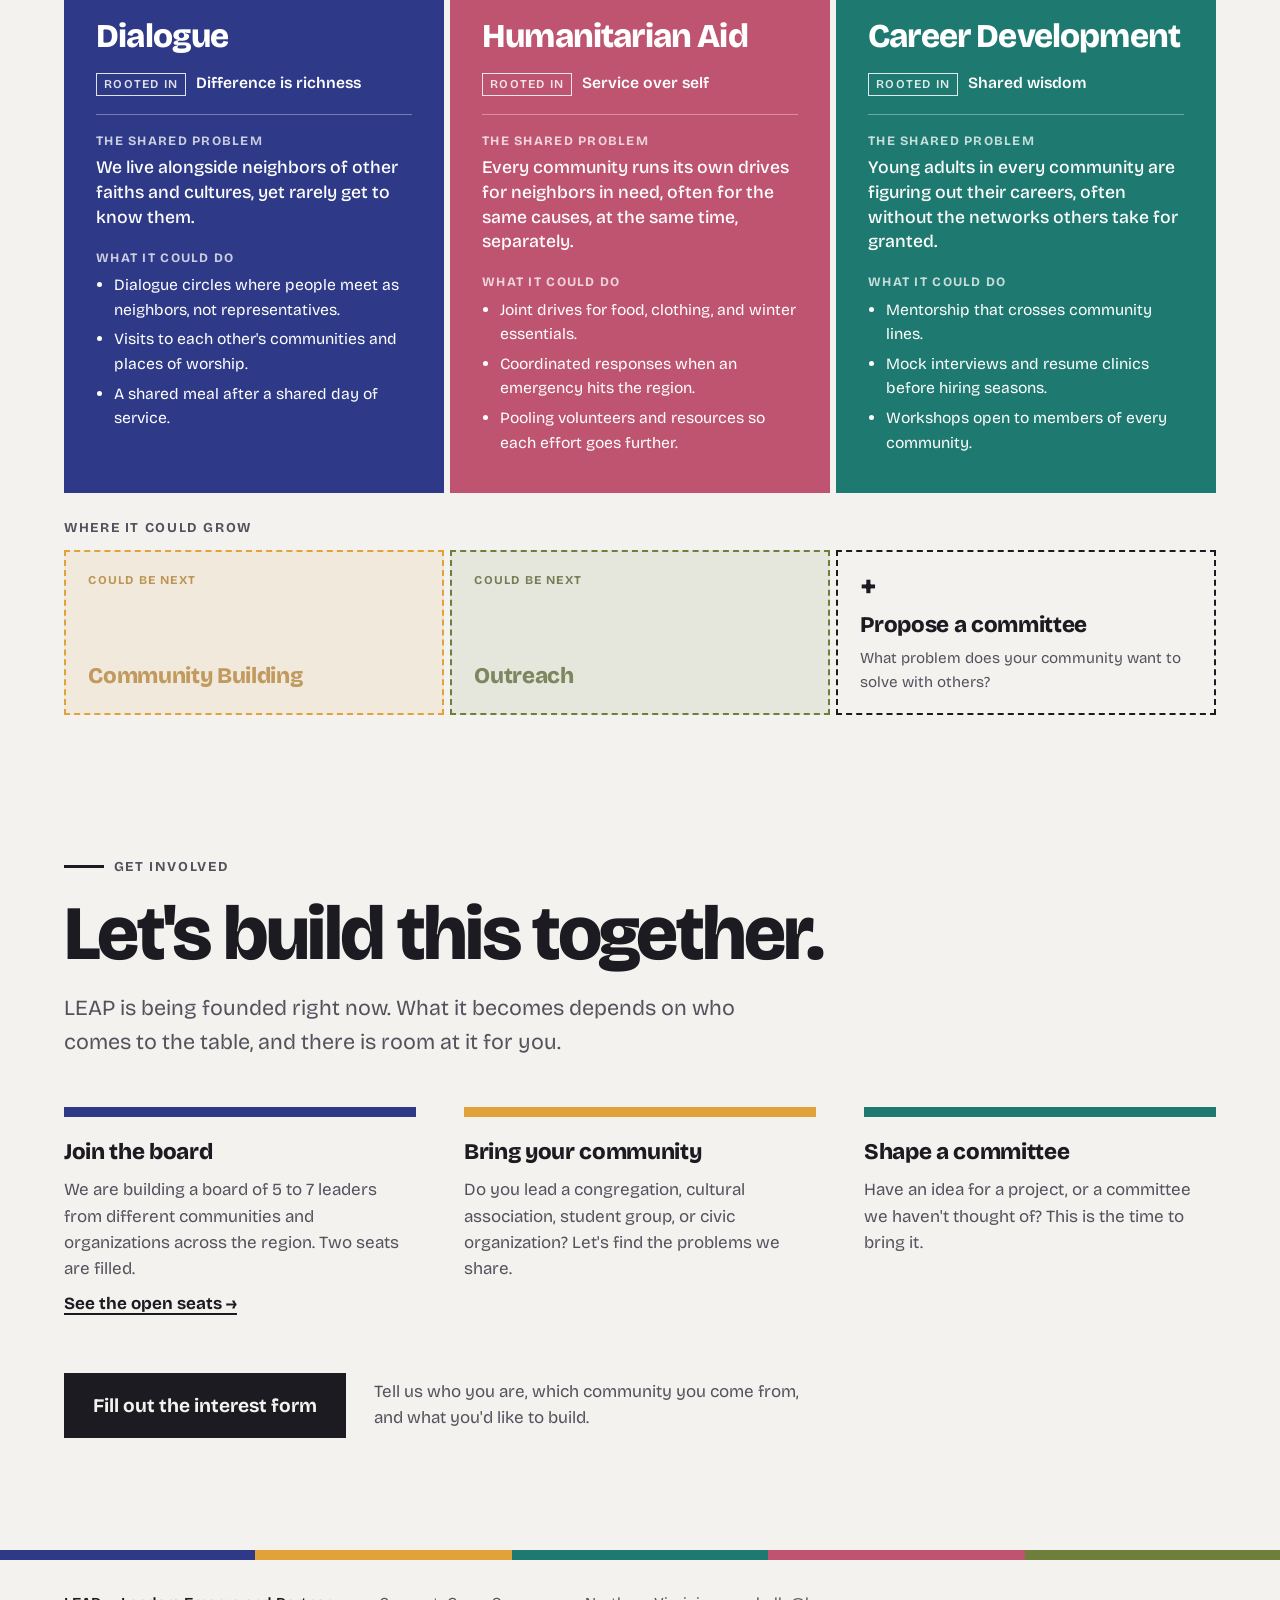
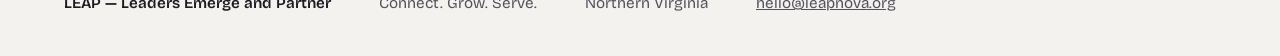
==== commit 97bce38d: "Sharpen hero, values-guide-action framing, and open-ended values list" ====
--- a/index.html
+++ b/index.html
@@ -29,8 +29,8 @@
 <section class="hero">
   <div class="hero-text">
     <p class="eyebrow">Northern Virginia · Young leaders 18–35 · Founding 2026</p>
-    <h1>Different communities. Shared values. Common work.</h1>
-    <p class="lede">LEAP (Leaders Emerge and Partner) brings together young leaders from communities across Northern Virginia to work together on the problems each of us is already working on alone.</p>
+    <h1>We're each doing good work. <span class="h1-accent">What could we do together?</span></h1>
+    <p class="lede">LEAP (Leaders Emerge and Partner) brings young leaders from communities across Northern Virginia to one table, to take on the problems we share, guided by the values we share.</p>
     <p class="triad-inline" aria-label="Connect. Grow. Serve.">
       <span class="indigo">Connect.</span>
       <span class="saffron">Grow.</span>
@@ -57,8 +57,8 @@
   <h2>We noticed something.</h2>
   <ol class="noticed">
     <li>
-      <h3>Our young leaders are already doing great work.</h3>
-      <p>Across the region, young people run service projects, mentorship programs, food drives, and dialogue nights for their own communities.</p>
+      <h3>The work is already happening.</h3>
+      <p>Young people across the region run service projects, mentorship programs, food drives, and dialogue nights for their own communities.</p>
     </li>
     <li>
       <h3>Our communities have more in common than we think.</h3>
@@ -111,13 +111,16 @@
   </div>
 
   <div class="principle">
-    <h2>Shared values, not just shared actions.</h2>
-    <p class="principle-lede">Any two communities can co-host an event. That's good, but it's not what we're here to do. LEAP's starting point is the set of values that <em>every</em> community at our table already holds. Everything else follows from them: the problems we pick, the committees we form, the projects we run, and the people we bring in.</p>
+    <h2>Shared values guide shared action.</h2>
+    <p class="principle-lede">Any two communities can co-host an event. What's different here is that our shared values are the standing basis for every choice we make: <em>who</em> we work with, <em>which problems</em> we take on first, and <em>which projects</em> we run.</p>
     <ol class="flow" id="flow"></ol>
   </div>
 
   <div class="values">
-    <h3>The values every community at our table already holds</h3>
+    <div class="values-head">
+      <h3>Common ground we've found so far</h3>
+      <p>Values every community at our table already holds. This is a starting point, not a complete list: every community that joins helps us find more of what we share.</p>
+    </div>
     <ul class="values-list" id="values-list"></ul>
   </div>
 
--- a/styles.css
+++ b/styles.css
@@ -89,6 +89,7 @@
   font-size: clamp(2.6rem, 6vw, 5.2rem);
   line-height: 0.98; letter-spacing: -0.035em; text-wrap: balance;
 }
+.hero h1 .h1-accent { display: block; color: var(--indigo); }
 .lede { font-size: clamp(1.1rem, 1.5vw, 1.3rem); max-width: 34em; color: var(--ink-soft); }
 .triad-inline { display: flex; flex-wrap: wrap; gap: 0.5rem 1.6rem; font-weight: 800; font-size: clamp(1.3rem, 2.2vw, 1.8rem); letter-spacing: -0.02em; }
 .triad-inline span { display: inline-flex; align-items: center; gap: 0.5rem; }
@@ -163,12 +164,21 @@
 }
 
 .values { margin-top: clamp(2.5rem, 5vw, 4rem); padding: clamp(1.5rem, 3vw, 2.5rem); background: var(--paper-2); }
-.values h3 { font-weight: 800; font-size: 1.3rem; letter-spacing: -0.01em; margin-bottom: 1.5rem; }
-.values-list { display: grid; grid-template-columns: repeat(5, minmax(0, 1fr)); gap: 1.5rem 2rem; }
+.values h3 { font-weight: 800; font-size: 1.3rem; letter-spacing: -0.01em; margin-bottom: 0.4rem; }
+.values-head { margin-bottom: 1.75rem; }
+.values-head p { color: var(--ink-soft); max-width: 40em; }
+.values-list { display: grid; grid-template-columns: repeat(3, minmax(0, 1fr)); gap: 1.75rem 2.5rem; }
 .values-list li { border-top: 6px solid var(--c); padding-top: 0.8rem; }
 .values-list h4 { font-weight: 700; font-size: 1.1rem; line-height: 1.2; margin-bottom: 0.35rem; }
 .values-list p { color: var(--ink-soft); font-size: 0.97rem; }
-@media (max-width: 64rem) { .values-list { grid-template-columns: repeat(auto-fit, minmax(13rem, 1fr)); } }
+.values-list .values-more { border-top: 0; padding-top: 0; }
+.values-more a {
+  display: flex; flex-direction: column; height: 100%; min-height: 7rem;
+  padding: 0.9rem 1rem; border: 2px dashed var(--ink-soft); text-decoration: none; transition: background 0.2s;
+}
+.values-more a:hover { background: var(--paper); }
+.values-more .plus { font-weight: 800; font-size: 1.6rem; line-height: 1; margin-bottom: 0.4rem; }
+@media (max-width: 52rem) { .values-list { grid-template-columns: repeat(auto-fit, minmax(13rem, 1fr)); } }
 
 /* ---------- how: leaders / everyone ---------- */
 .leaders { margin-top: clamp(4rem, 9vw, 7rem); }
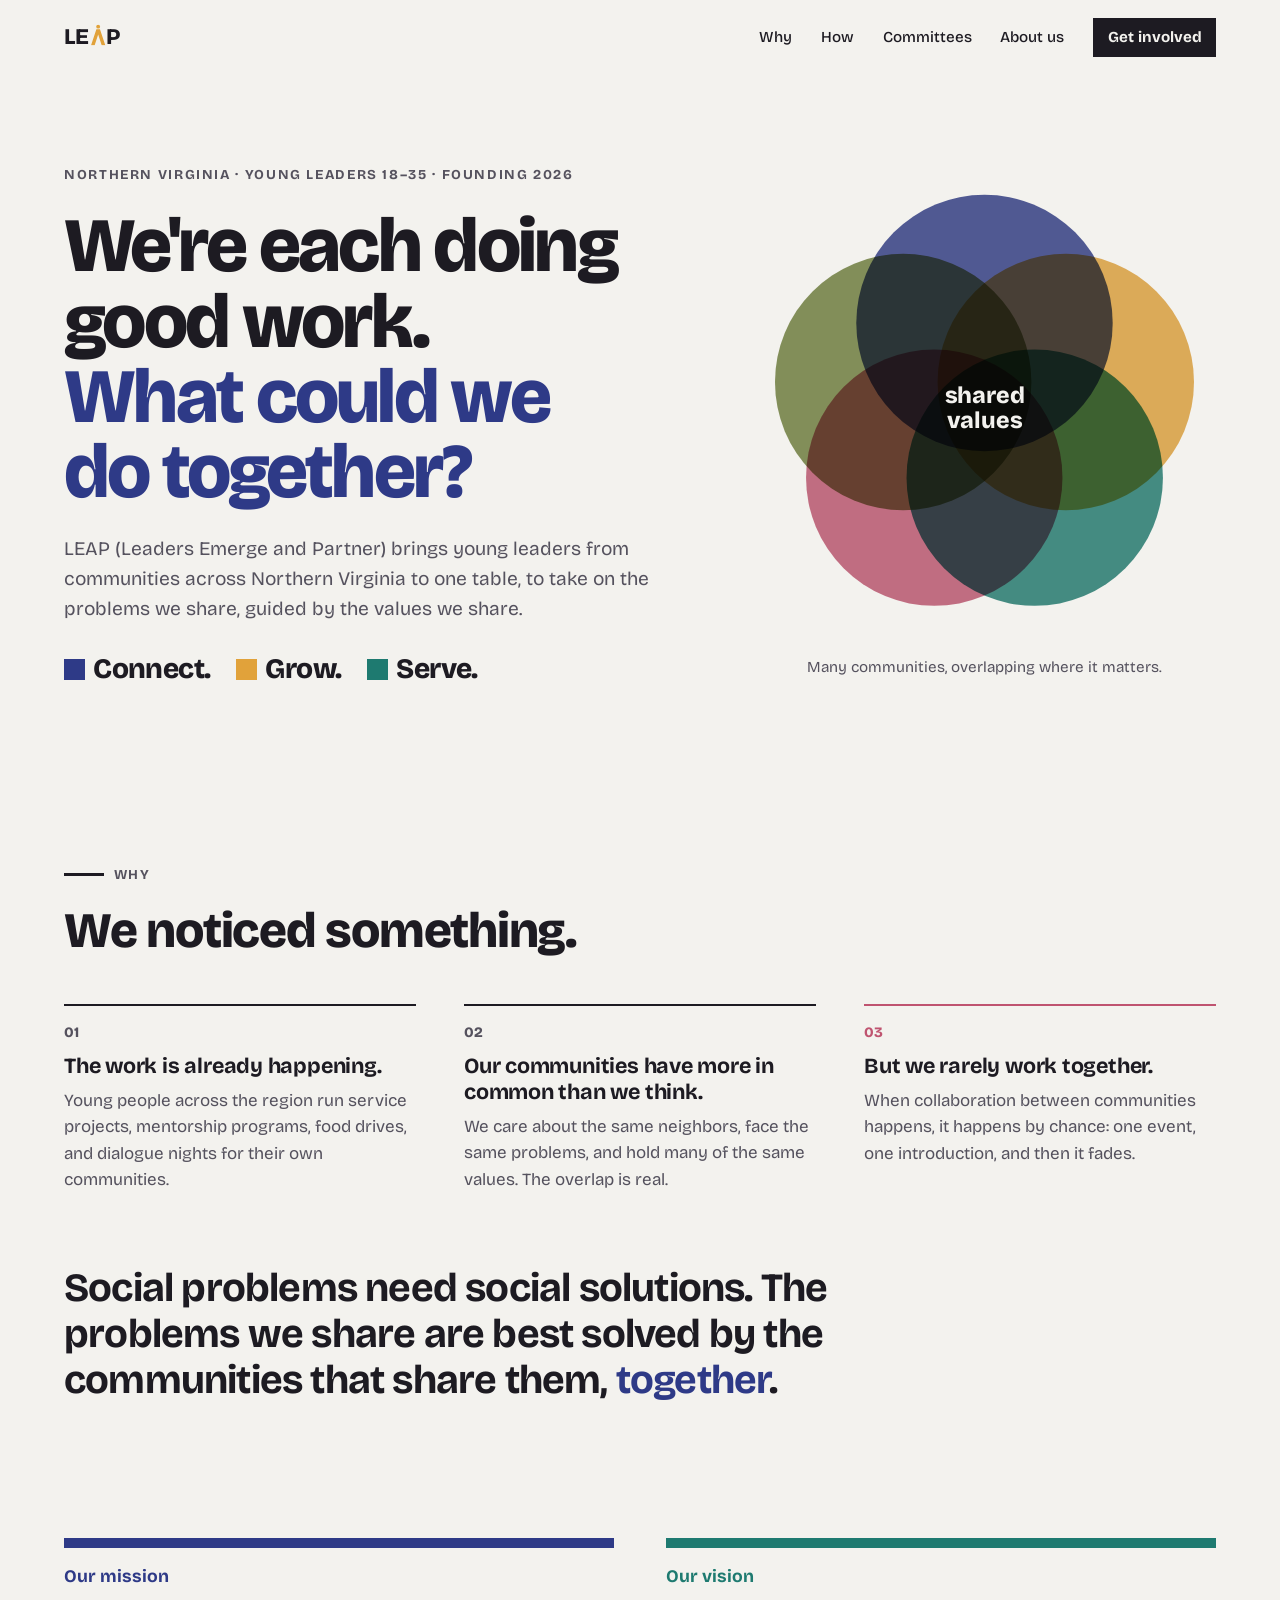
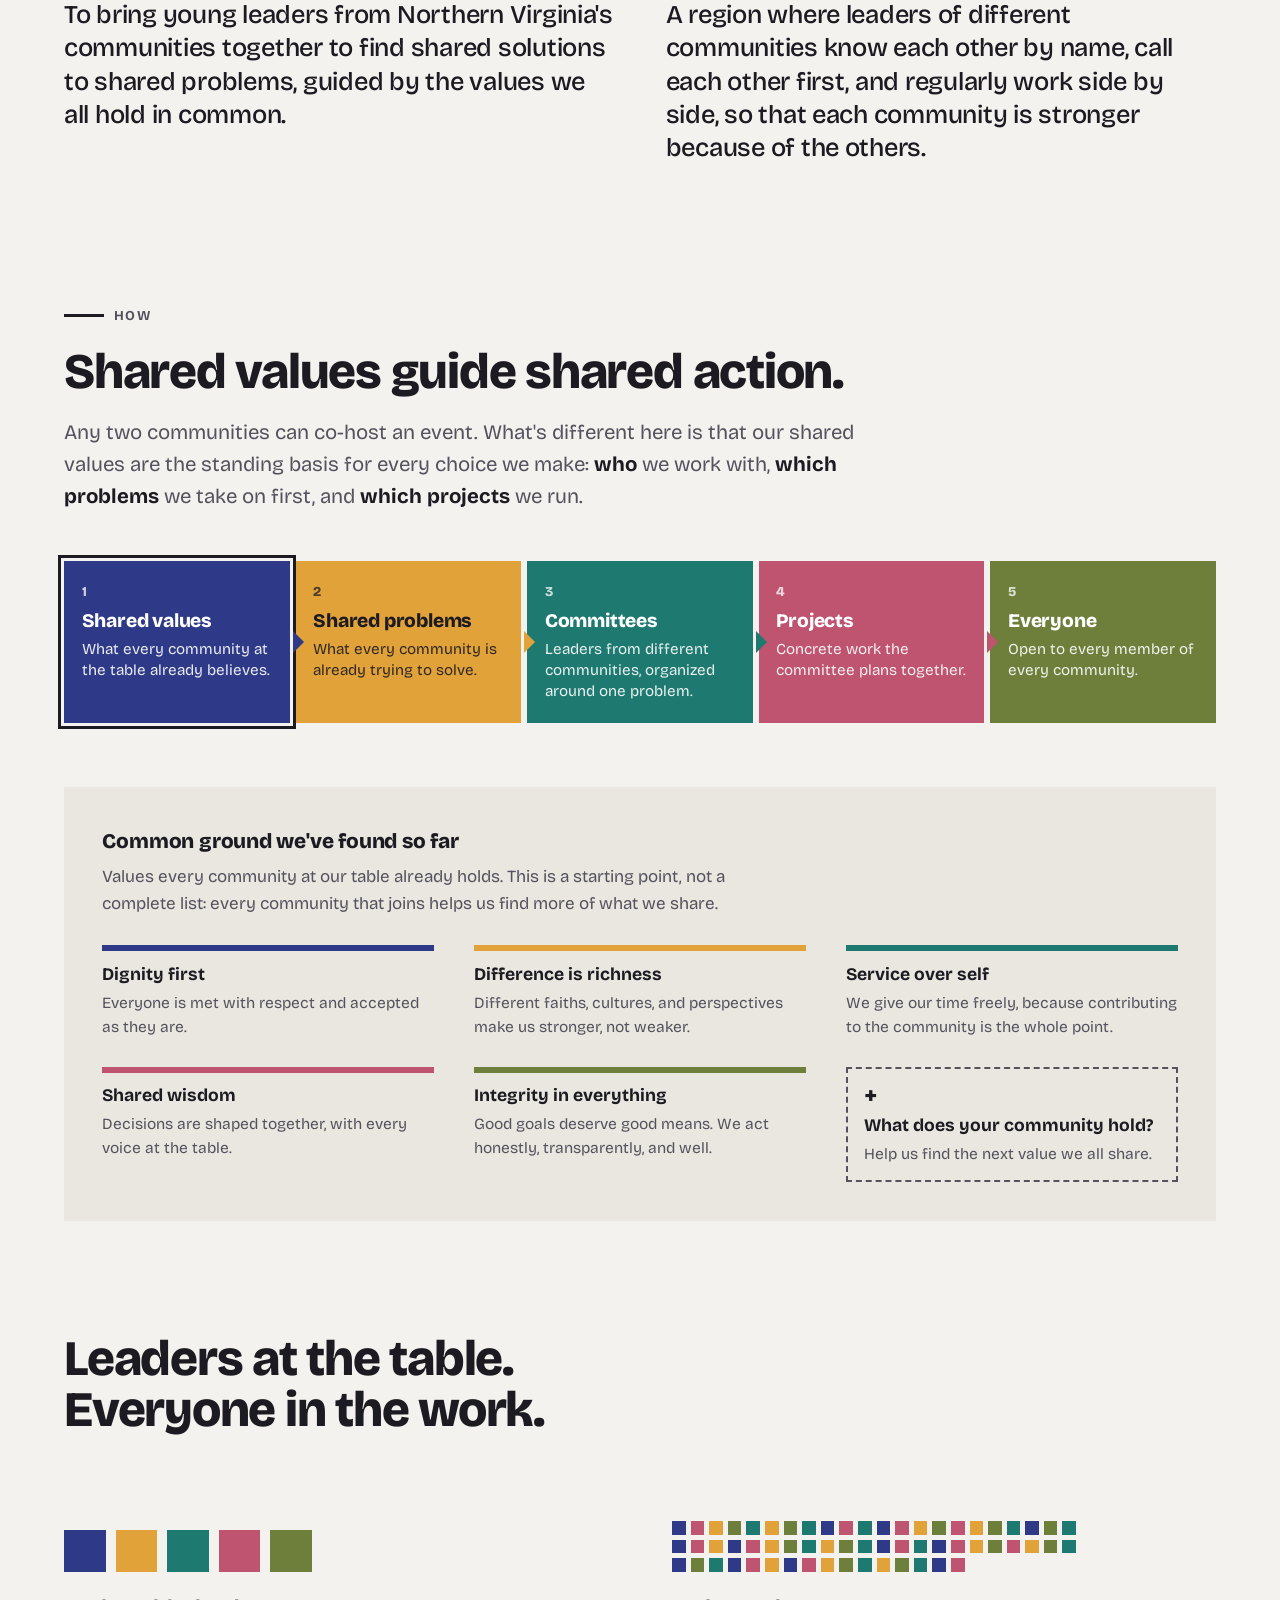
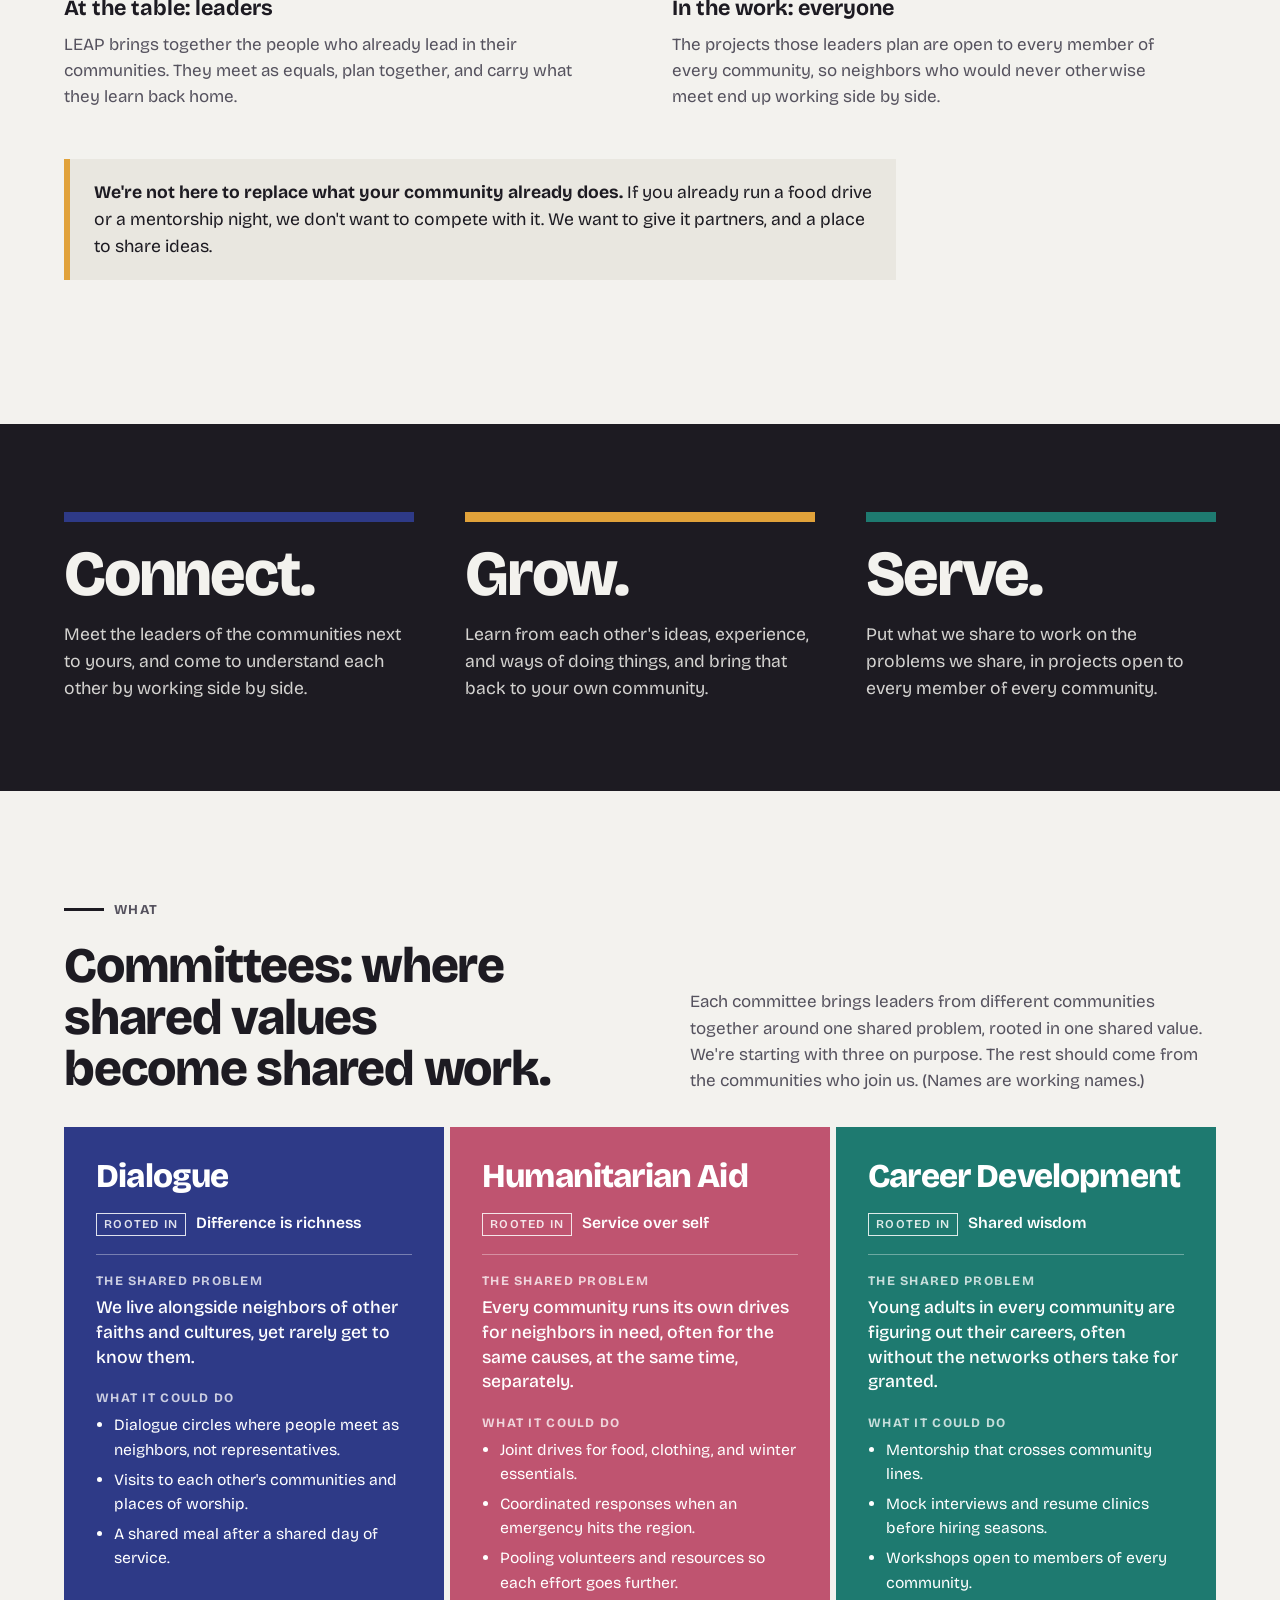
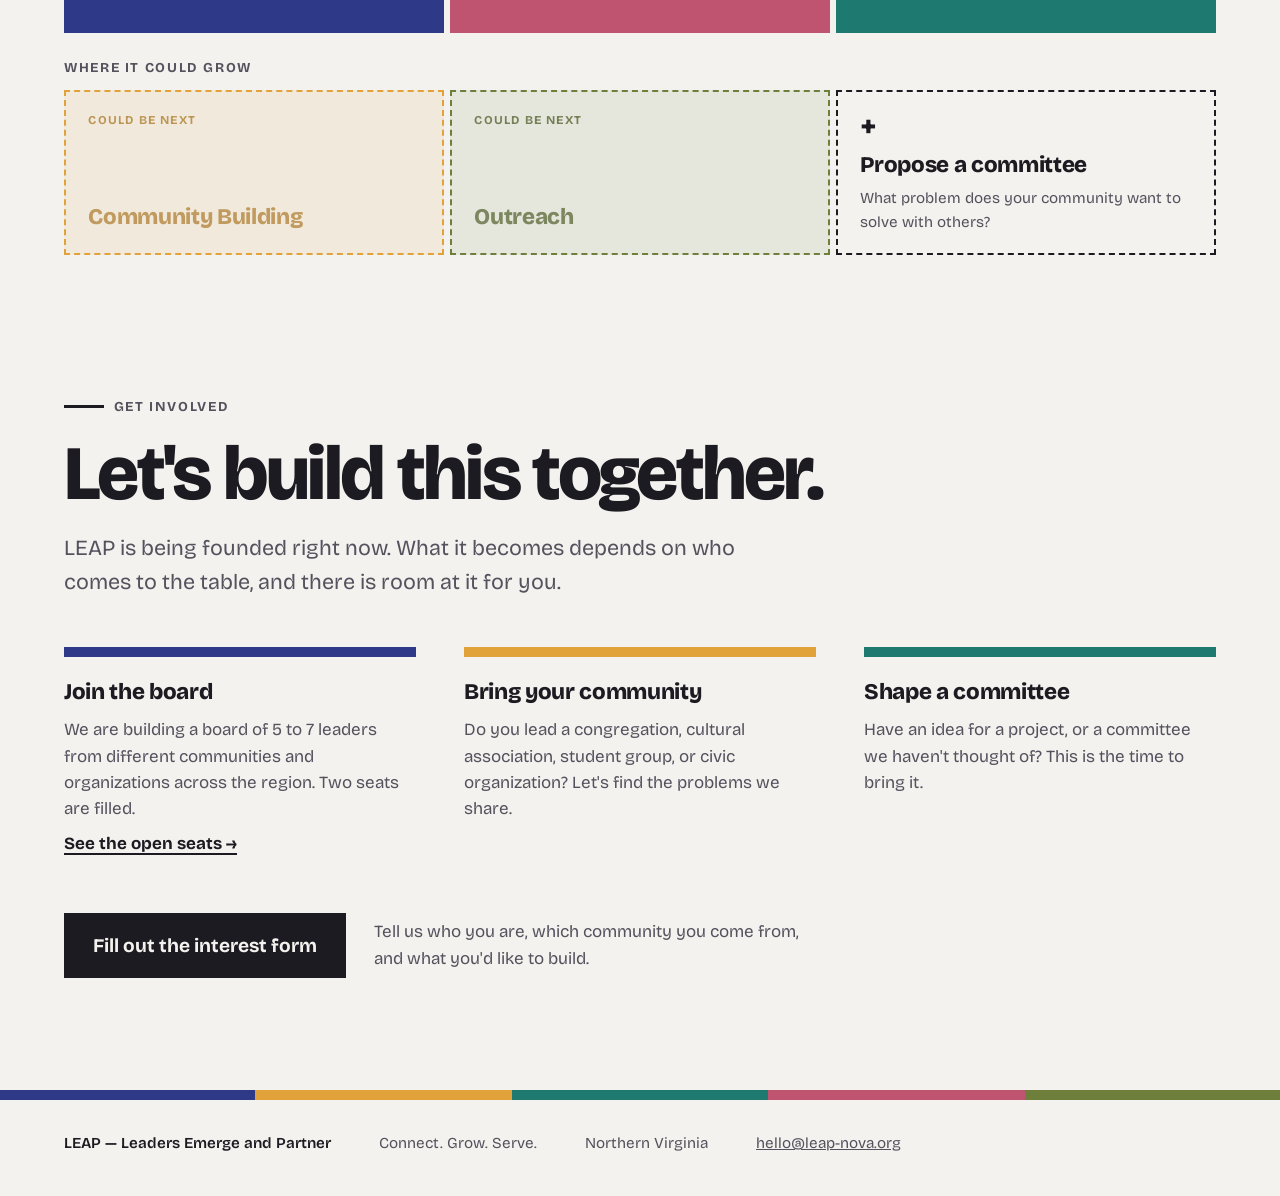
==== commit 38204e57: "Add board photo and bios, move UN section to idea page, update contact email" ====
--- a/index.html
+++ b/index.html
@@ -88,28 +88,6 @@
 <section class="section how" id="how">
   <p class="eyebrow">How</p>
 
-  <div class="un">
-    <div>
-      <h2>Think of it as a United Nations for our region.</h2>
-      <p>The nations of the world differ in language, history, and belief, and they keep those differences. But they share universal values and common problems. So they come to one table, stand up for what they hold in common, and take on together what none of them can solve as well alone.</p>
-      <p>LEAP is that table for the young leaders of Northern Virginia.</p>
-    </div>
-    <dl class="un-compare">
-      <div>
-        <dt>Like the UN</dt>
-        <dd>Members differ, and stay different.</dd>
-        <dd>They share values and problems.</dd>
-        <dd>Working together makes each of them more effective.</dd>
-      </div>
-      <div>
-        <dt>Unlike the UN</dt>
-        <dd>One region: Northern Virginia.</dd>
-        <dd>One generation: young leaders, 18 to 35.</dd>
-        <dd>Small, local, and hands-on.</dd>
-      </div>
-    </dl>
-  </div>
-
   <div class="principle">
     <h2>Shared values guide shared action.</h2>
     <p class="principle-lede">Any two communities can co-host an event. What's different here is that our shared values are the standing basis for every choice we make: <em>who</em> we work with, <em>which problems</em> we take on first, and <em>which projects</em> we run.</p>
@@ -180,7 +158,7 @@
   <p>LEAP — Leaders Emerge and Partner</p>
   <p>Connect. Grow. Serve.</p>
   <p>Northern Virginia</p>
-  <a data-email href="mailto:hello@leapnova.org">hello@leapnova.org</a>
+  <a data-email href="mailto:hello@leap-nova.org">hello@leap-nova.org</a>
 </footer>
 
 <script src="shared/content.js"></script>
--- a/styles.css
+++ b/styles.css
@@ -83,6 +83,8 @@
   gap: clamp(2rem, 5vw, 5rem); align-items: center;
 }
 .hero-text { display: grid; gap: 1.5rem; }
+.hero-solo { grid-template-columns: minmax(0, 1fr); }
+.hero-solo h1 { max-width: 14em; }
 .hero .eyebrow { margin-bottom: 0; }
 .hero h1 {
   font-weight: 800;
@@ -129,7 +131,7 @@
 .section .mv-item h2 { font-weight: 700; font-size: 1.1rem; letter-spacing: 0; color: var(--c); margin-bottom: 0.75rem; }
 .mv-item p { font-size: clamp(1.25rem, 2vw, 1.6rem); line-height: 1.3; font-weight: 500; letter-spacing: -0.01em; max-width: 24em; }
 
-/* ---------- how: UN ---------- */
+/* ---------- idea page: UN analogy ---------- */
 .un { display: grid; grid-template-columns: minmax(0, 1.3fr) minmax(0, 1fr); gap: 2rem clamp(2rem, 5vw, 5rem); align-items: start; }
 .un h2 { margin-bottom: 1.25rem; }
 .un p { max-width: 34em; color: var(--ink-soft); font-size: 1.1rem; }
@@ -143,8 +145,7 @@
 .un-compare > div:last-child dd::before { content: "≠"; color: var(--saffron); }
 @media (max-width: 52rem) { .un { grid-template-columns: 1fr; } }
 
-/* ---------- how: shared values, not shared actions ---------- */
-.principle { margin-top: clamp(4rem, 9vw, 7rem); }
+/* ---------- how: shared values guide shared action ---------- */
 .principle-lede { margin-top: 1.25rem; font-size: clamp(1.1rem, 1.6vw, 1.3rem); max-width: 40em; color: var(--ink-soft); }
 .principle-lede em { color: var(--ink); font-weight: 700; }
 
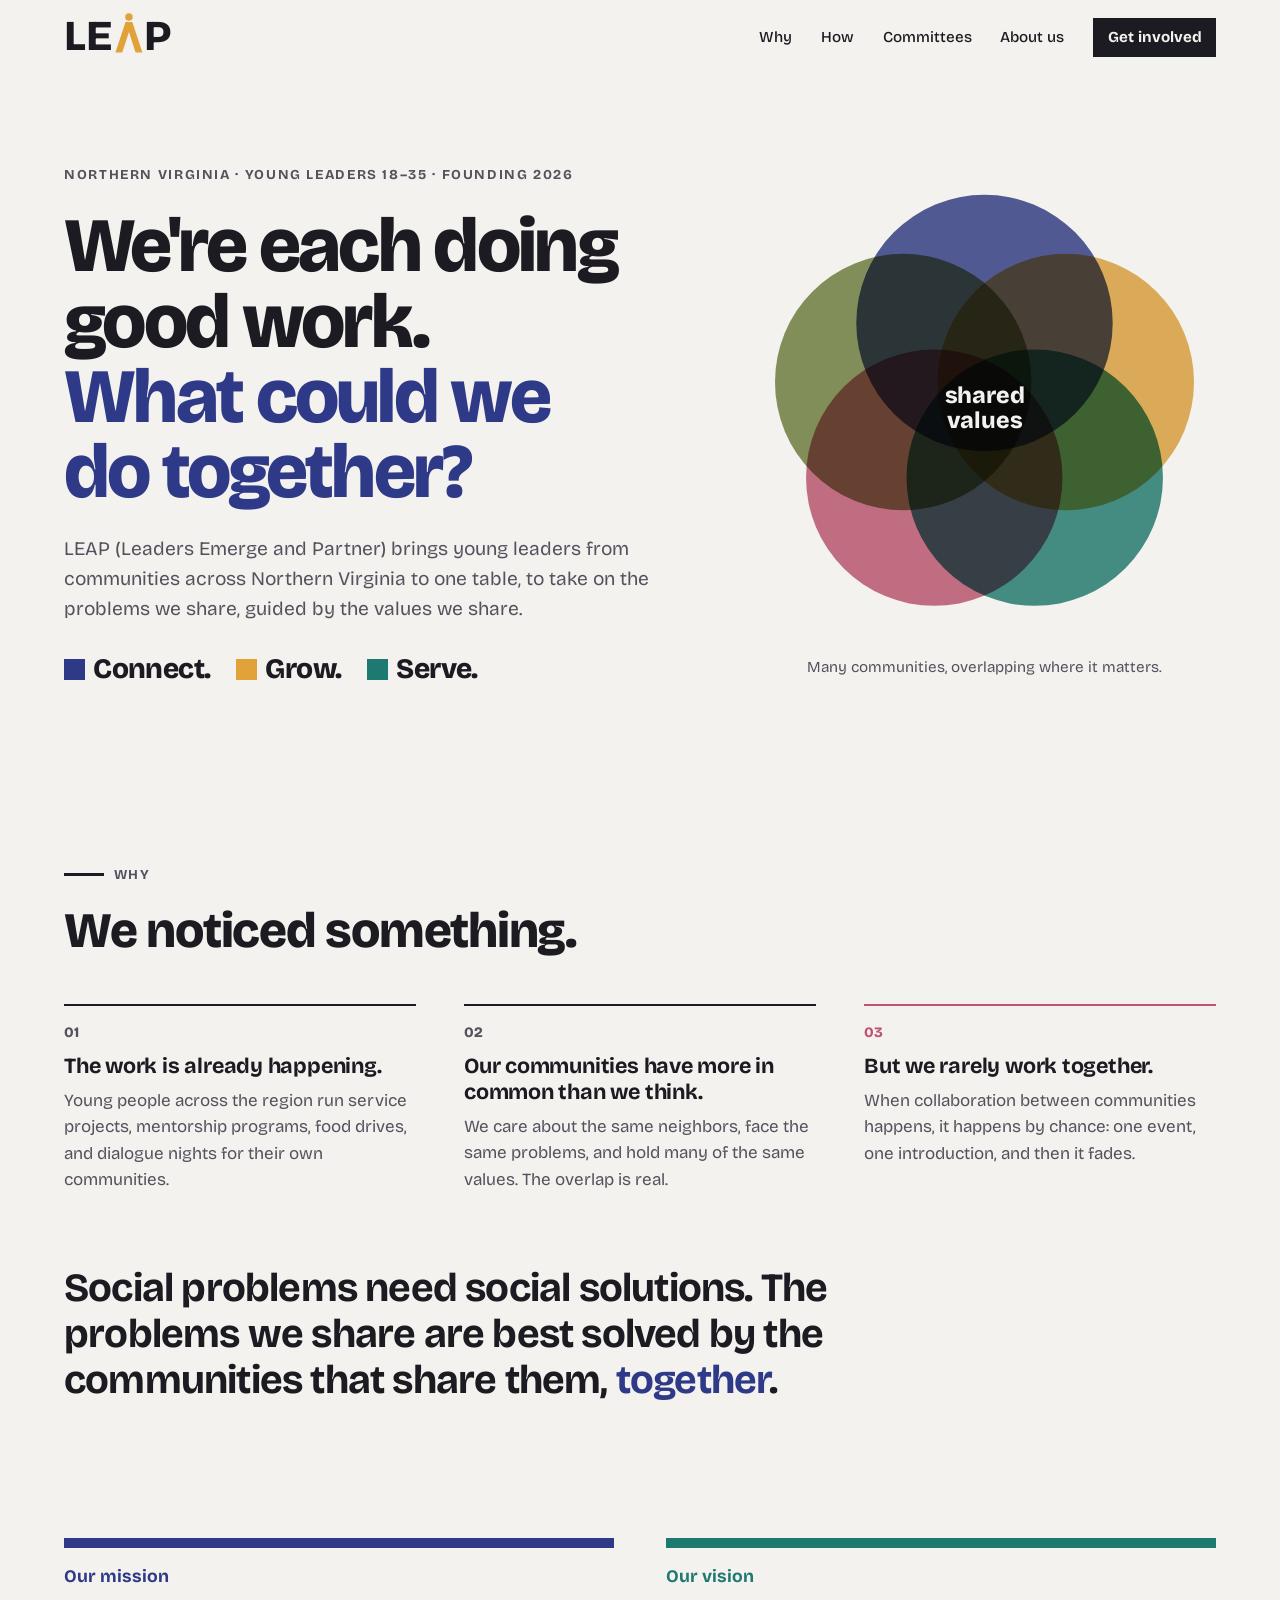
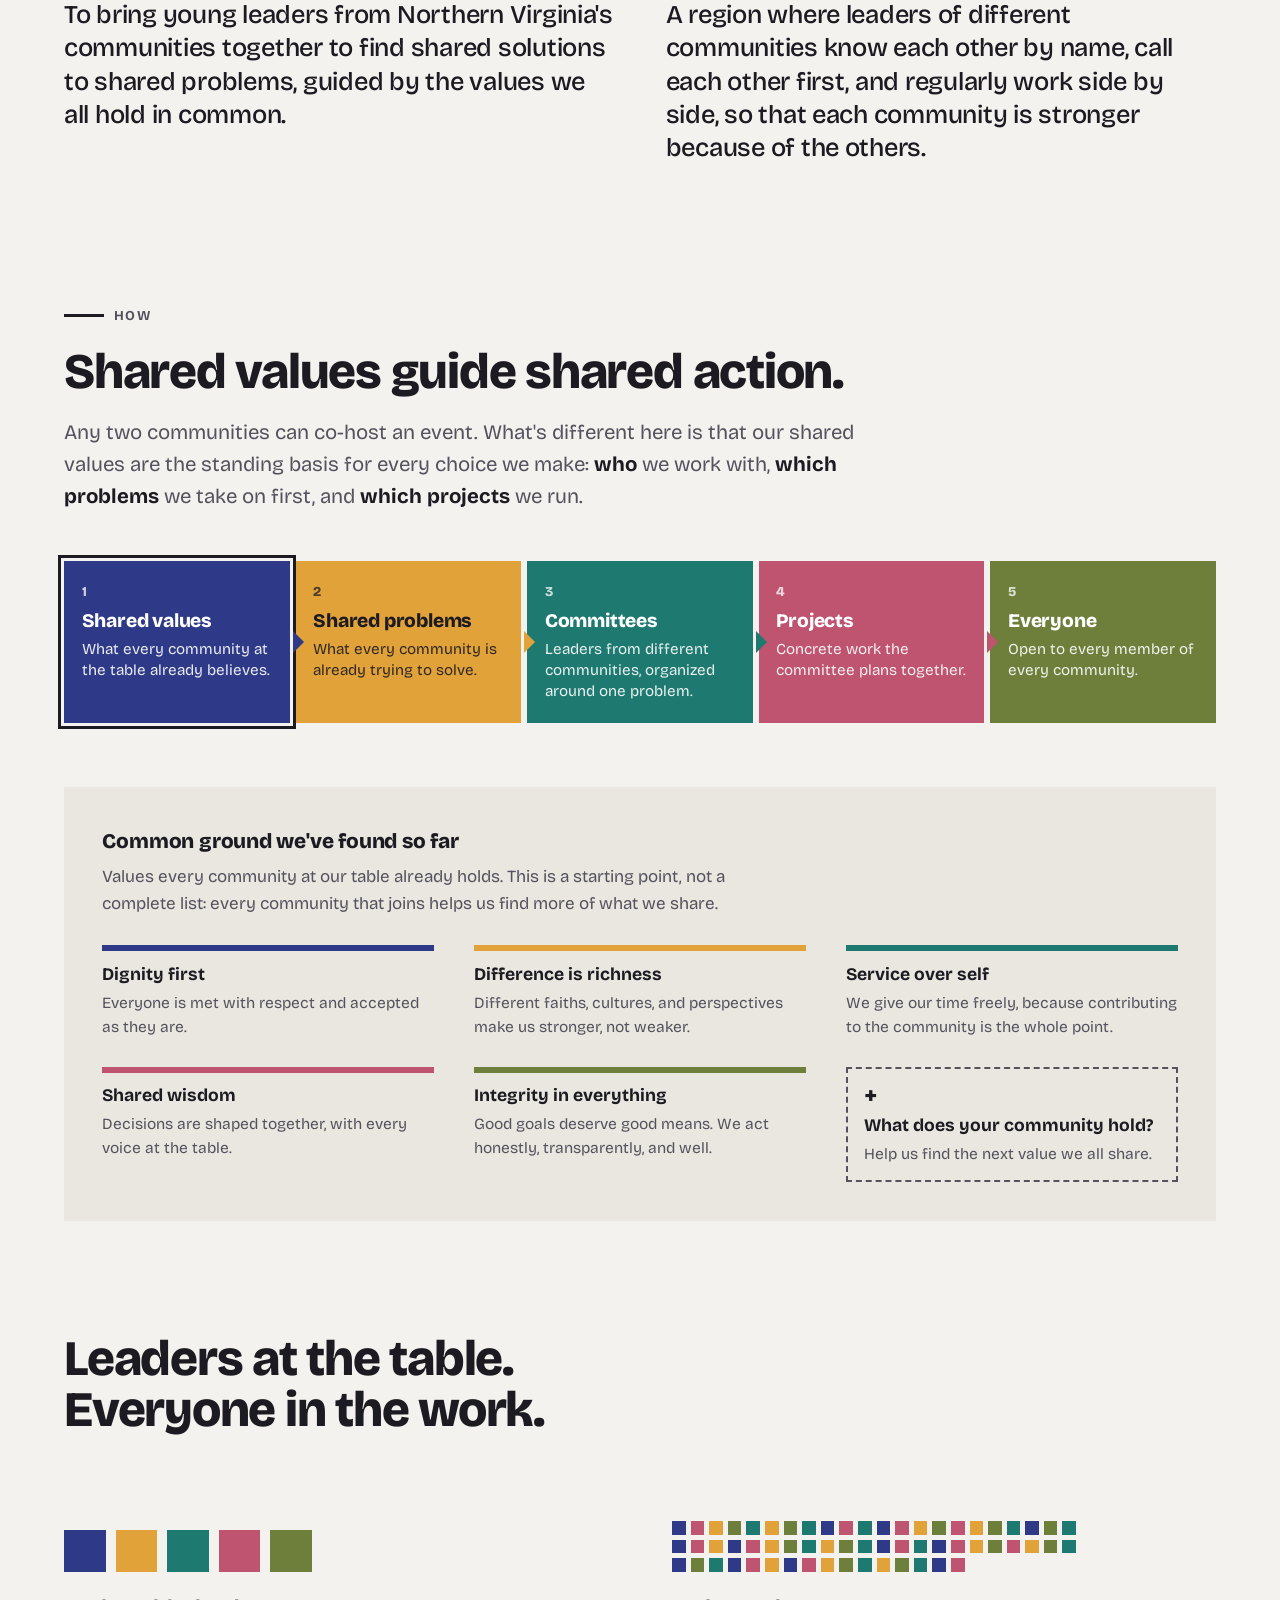
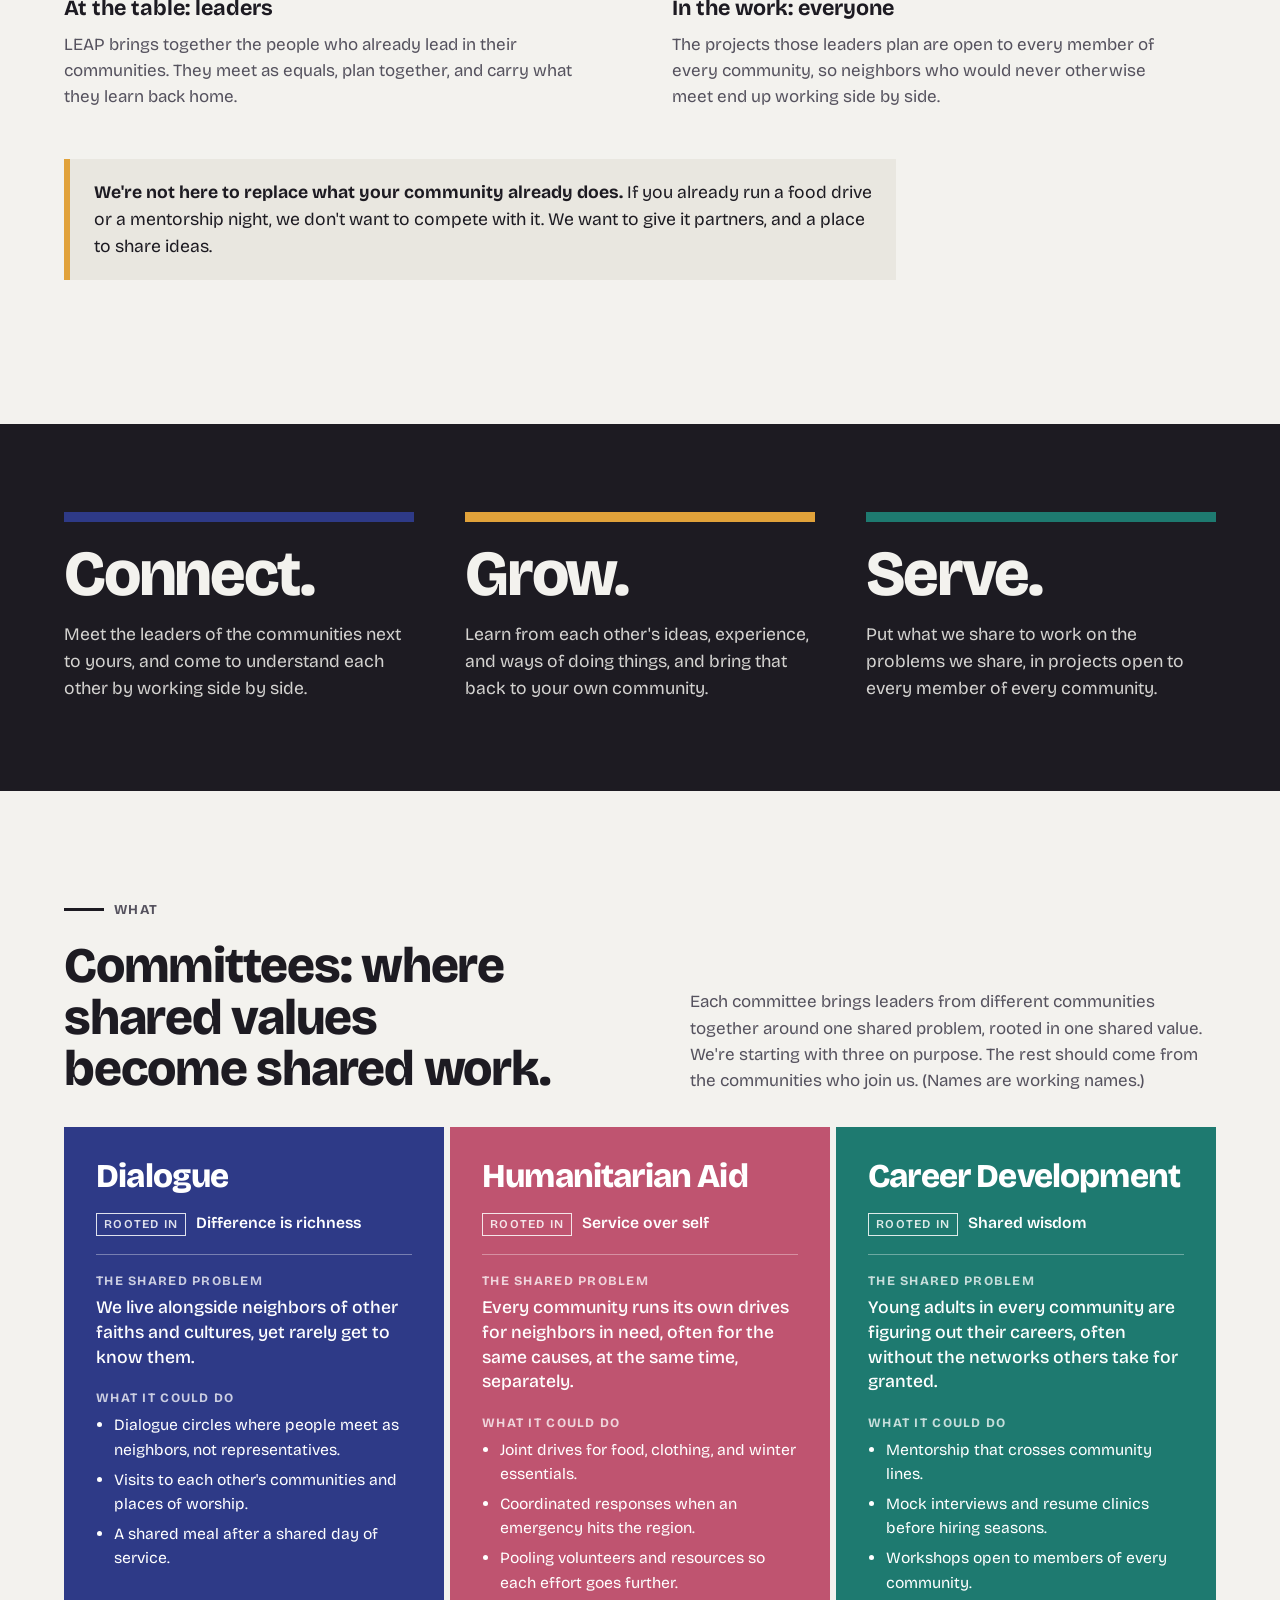
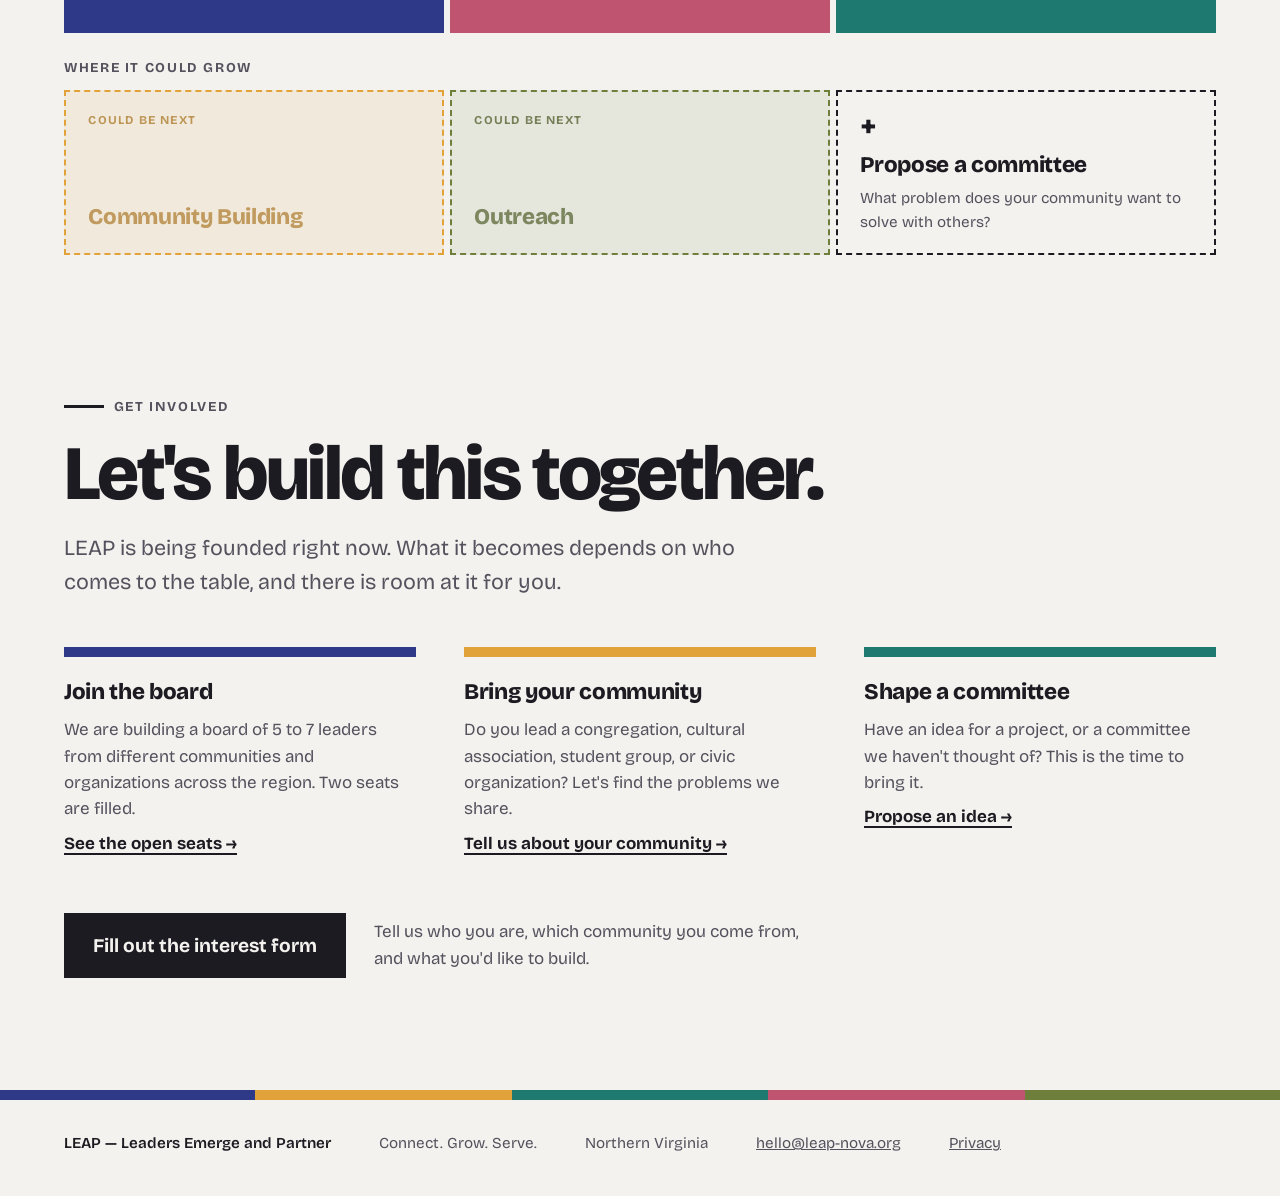
==== commit a5073ac3: "Add privacy notice page" ====
--- a/index.html
+++ b/index.html
@@ -159,6 +159,7 @@
   <p>Connect. Grow. Serve.</p>
   <p>Northern Virginia</p>
   <a data-email href="mailto:hello@leap-nova.org">hello@leap-nova.org</a>
+  <a href="privacy.html">Privacy</a>
 </footer>
 
 <script src="shared/content.js"></script>
--- a/styles.css
+++ b/styles.css
@@ -64,7 +64,8 @@
   display: flex; justify-content: space-between; align-items: center; gap: 1rem;
   padding-top: 1.1rem; padding-bottom: 1.1rem;
 }
-.brand { display: inline-flex; align-items: baseline; text-decoration: none; font-weight: 800; font-size: 1.4rem; letter-spacing: 0.02em; }
+/* font-size keeps the 1.4rem layout footprint (header height is CTA-driven); scale grows only the paint */
+.brand { display: inline-flex; align-items: baseline; text-decoration: none; font-weight: 800; font-size: 1.4rem; letter-spacing: 0.02em; transform: scale(1.9); transform-origin: left center; }
 .brand svg { height: 0.95em; width: auto; fill: var(--saffron); transform: translateY(0.06em); }
 .top nav { display: flex; align-items: center; flex-wrap: wrap; justify-content: flex-end; gap: 0.4rem clamp(0.9rem, 2.5vw, 1.8rem); }
 .top nav a { text-decoration: none; font-weight: 500; font-size: 0.95rem; }
@@ -326,6 +327,18 @@
 .seek-col:last-child .checks li::before { background: var(--indigo); }
 @media (max-width: 48rem) { .seek { grid-template-columns: 1fr; } }
 
+/* ---------- privacy notice ---------- */
+.legal { max-width: 46rem; }
+.legal h2 { font-size: clamp(1.5rem, 3vw, 2.1rem); letter-spacing: -0.02em; margin-top: 2.75rem; margin-bottom: 0.9rem; }
+.legal h2:first-child { margin-top: 0; }
+.legal h3 { font-weight: 700; font-size: 1.15rem; margin-top: 1.75rem; margin-bottom: 0.5rem; }
+.legal p { color: var(--ink-soft); margin-bottom: 1rem; }
+.legal p strong { color: var(--ink); }
+.legal ul { list-style: disc; padding-left: 1.4rem; margin-bottom: 1rem; display: grid; gap: 0.4rem; }
+.legal ul li { color: var(--ink-soft); }
+.legal ul li strong { color: var(--ink); }
+.legal a { color: var(--indigo); }
+
 /* ---------- footer ---------- */
 footer {
   border-top: 10px solid;
